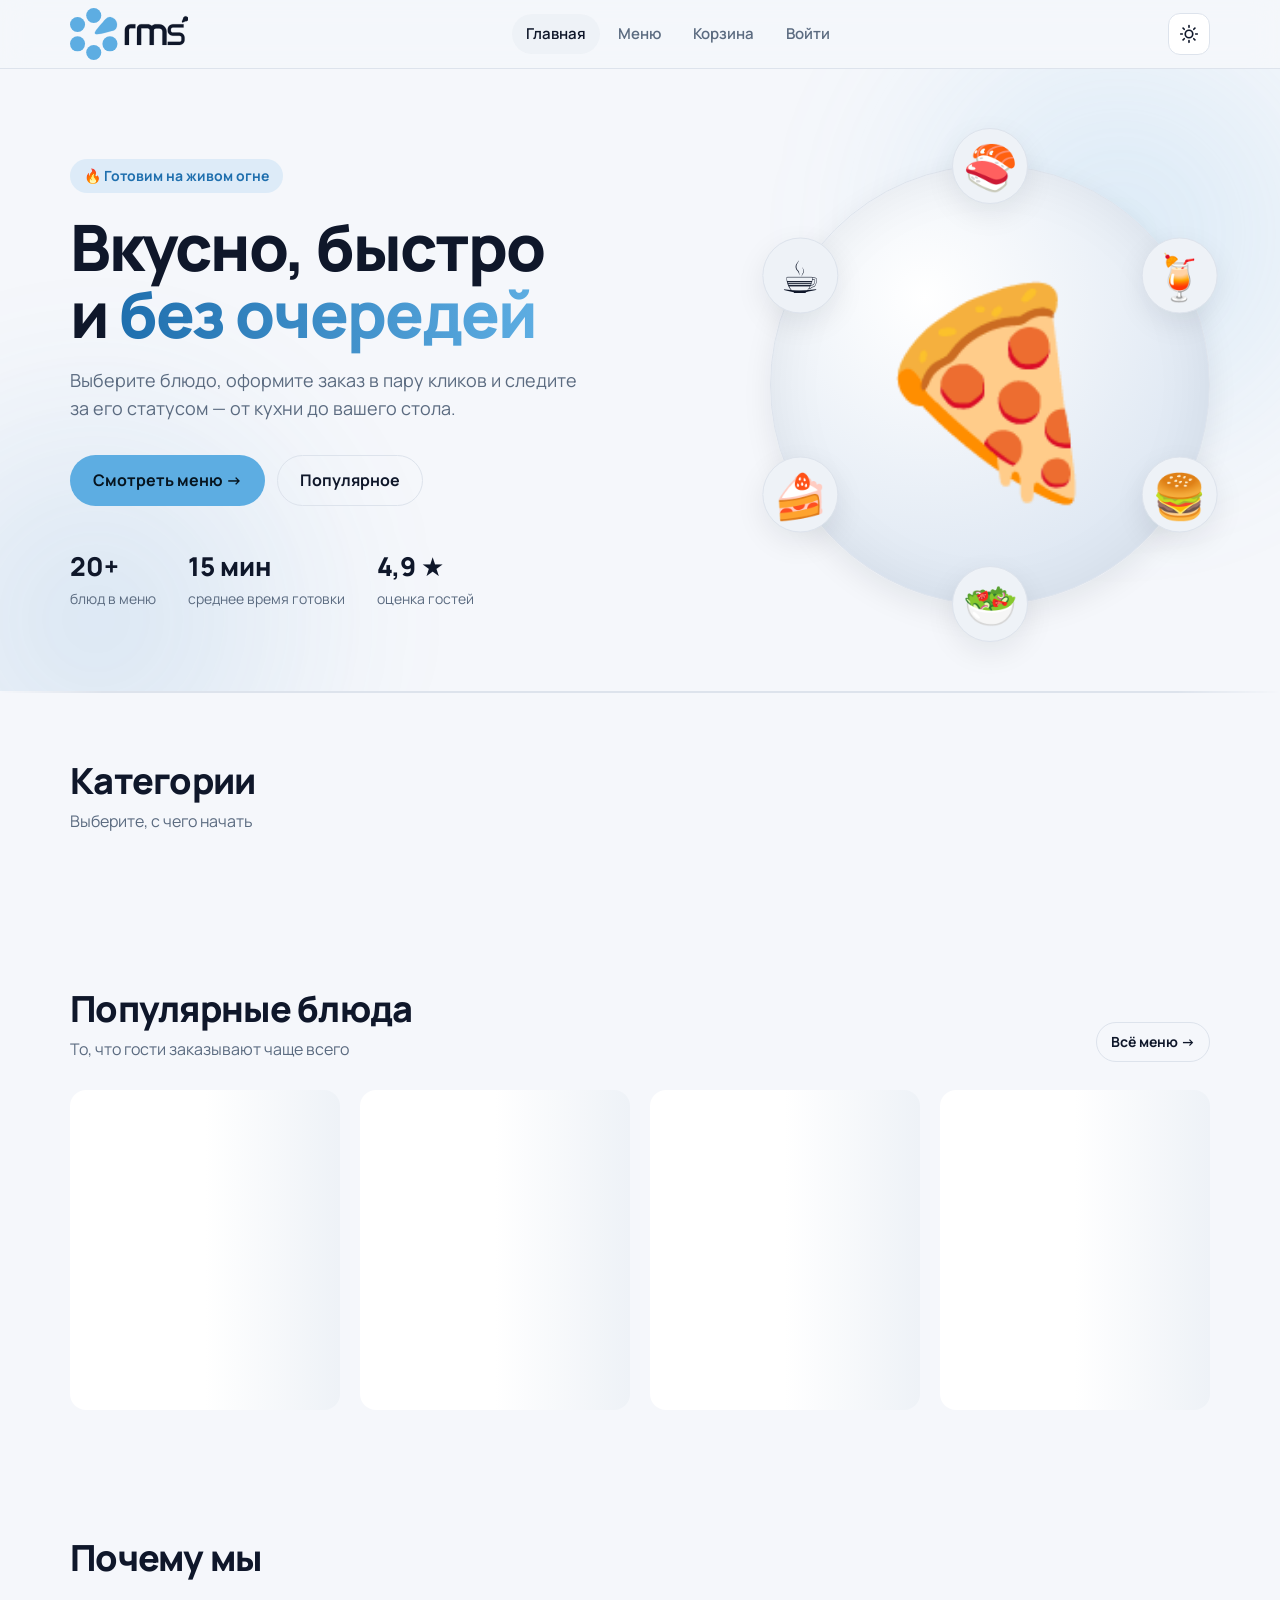
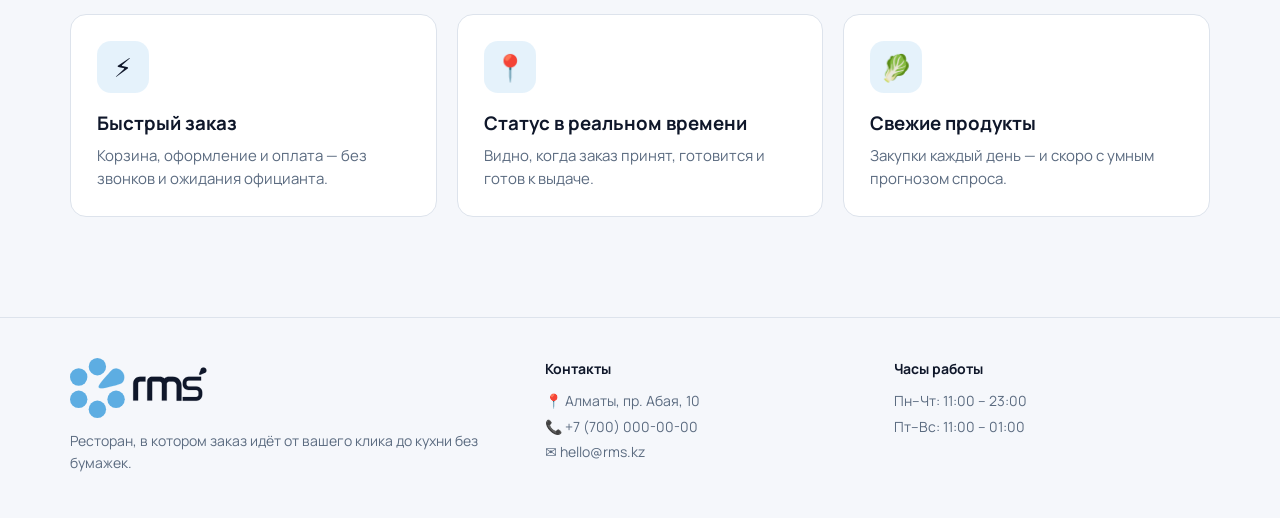
==== frontend/index.html @ 0b046362 "Make Gin mode configurable via .env and add space after logo icon GIN_MODE from .env is now applied " ====
<!DOCTYPE html>
<html lang="ru">
<head>
  <meta charset="UTF-8">
  <meta name="viewport" content="width=device-width, initial-scale=1.0">
  <title>RMS — ресторан</title>
  <link rel="icon" href="img/favicon.svg" type="image/svg+xml">
  <link rel="preconnect" href="https://fonts.googleapis.com">
  <link href="https://fonts.googleapis.com/css2?family=Manrope:wght@400;600;700;800&display=swap" rel="stylesheet">
  <script>try{var t=localStorage.getItem("rm_theme");if(t==="light"||t==="dark")document.documentElement.dataset.theme=t}catch(e){}</script>
  <link rel="stylesheet" href="css/style.css?v=20260923-logo7">
</head>
<body>
  <header id="site-header"></header>

  <main>
    <section class="hero">
      <div class="aurora" aria-hidden="true"></div>
      <div class="container hero-inner">
        <div>
          <span class="eyebrow">🔥 Готовим на живом огне</span>
          <h1>Вкусно, быстро<br>и <span class="accent">без очередей</span></h1>
          <p class="lead">Выберите блюдо, оформите заказ в пару кликов и следите за его статусом — от кухни до вашего стола.</p>
          <div class="hero-actions">
            <a href="menu.html" class="btn">Смотреть меню →</a>
            <a href="#popular" class="btn btn-ghost">Популярное</a>
          </div>
          <div class="hero-stats" data-reveal>
            <div><strong data-count="20" data-suffix="+">0</strong><span>блюд в меню</span></div>
            <div><strong data-count="15" data-suffix=" мин">0</strong><span>среднее время готовки</span></div>
            <div><strong data-count="4.9" data-suffix=" ★">0</strong><span>оценка гостей</span></div>
          </div>
        </div>
        <div class="hero-plate" aria-hidden="true">
          🍕
          <!-- Шесть блюд по кругу — как шесть точек логотипа RMS -->
          <div class="orbit-ring">
            <span class="orbit" style="--a:0deg"><span>🍣</span></span>
            <span class="orbit" style="--a:60deg"><span>🍹</span></span>
            <span class="orbit" style="--a:120deg"><span>🍔</span></span>
            <span class="orbit" style="--a:180deg"><span>🥗</span></span>
            <span class="orbit" style="--a:240deg"><span>🍰</span></span>
            <span class="orbit" style="--a:300deg"><span>☕</span></span>
          </div>
        </div>
      </div>
    </section>

    <div class="marquee" aria-hidden="true"><div class="marquee-track" id="marquee"></div></div>

    <section class="section" data-reveal>
      <div class="container">
        <div class="section-head">
          <div>
            <h2>Категории</h2>
            <p>Выберите, с чего начать</p>
          </div>
        </div>
        <div class="category-grid" id="categories"></div>
      </div>
    </section>

    <section class="section" id="popular" data-reveal>
      <div class="container">
        <div class="section-head">
          <div>
            <h2>Популярные блюда</h2>
            <p>То, что гости заказывают чаще всего</p>
          </div>
          <a href="menu.html" class="btn btn-ghost btn-sm">Всё меню →</a>
        </div>
        <div class="dish-grid" id="popular-dishes">
          <div class="skeleton"></div><div class="skeleton"></div><div class="skeleton"></div><div class="skeleton"></div>
        </div>
      </div>
    </section>

    <section class="section" id="telegram-promo" hidden>
      <div class="container">
        <div class="tg-promo" data-reveal>
          <div class="tg-promo-icon" aria-hidden="true">✈️</div>
          <div class="tg-promo-text">
            <h2>Следите за заказом в Telegram</h2>
            <p>«Готовится», «Готов — можно забирать» — бот напишет сам. А ещё там меню и история заказов.</p>
          </div>
          <div class="tg-promo-actions">
            <a class="btn" id="tg-promo-open" target="_blank" rel="noopener">Открыть @бота</a>
            <a class="btn btn-ghost" href="profile.html">Подключить уведомления</a>
          </div>
        </div>
      </div>
    </section>

    <section class="section" data-reveal>
      <div class="container">
        <div class="section-head"><h2>Почему мы</h2></div>
        <div class="features">
          <div class="feature">
            <div class="icon">⚡</div>
            <h3>Быстрый заказ</h3>
            <p>Корзина, оформление и оплата — без звонков и ожидания официанта.</p>
          </div>
          <div class="feature">
            <div class="icon">📍</div>
            <h3>Статус в реальном времени</h3>
            <p>Видно, когда заказ принят, готовится и готов к выдаче.</p>
          </div>
          <div class="feature">
            <div class="icon">🥬</div>
            <h3>Свежие продукты</h3>
            <p>Закупки каждый день — и скоро с умным прогнозом спроса.</p>
          </div>
        </div>
      </div>
    </section>
  </main>

  <footer id="site-footer"></footer>

  <script src="js/app.js?v=20260923-logo7"></script>
  <script>
    initPage("home");

    // Баннер бота показываем, только если бот запущен на сервере.
    TelegramBot.info().then((bot) => {
      if (!bot) return;
      const open = document.getElementById("tg-promo-open");
      open.href = bot.url;
      open.textContent = "Открыть @" + bot.username;
      document.getElementById("telegram-promo").hidden = false;
      initReveal(); // баннер стал видимым — подключаем к нему анимацию появления
    });

    (async () => {
      const [categories, dishes] = await Promise.all([Data.categories(), Data.dishes()]);

      document.getElementById("categories").innerHTML = categories.map((c) => {
        const count = dishes.filter((d) => d.category_id === c.id).length;
        return `
          <a class="category-tile" href="menu.html?cat=${c.id}">
            <span class="emoji">${CATEGORY_EMOJI[c.name] || "🍽️"}</span>
            <strong>${esc(c.name)}</strong>
            <span>${count} ${plural(count, "блюдо", "блюда", "блюд")}</span>
          </a>`;
      }).join("");

      // Бегущая строка из реального меню; список повторён дважды для бесшовной прокрутки.
      const items = dishes.filter((d) => d.is_available).map((d) =>
        `<span>${dishEmoji(d, categories)} <b>${esc(d.name)}</b> ${money(d.price)}</span>`).join("");
      document.getElementById("marquee").innerHTML = items + items;

      // Настоящее число блюд в меню для счётчика в hero.
      const counter = document.querySelector('[data-count="20"]');
      if (counter) {
        counter.dataset.count = String(dishes.length);
        if (counter.closest(".revealed")) countUp(counter); // счётчик уже успел запуститься
      }

      // «Популярные» — пока просто первые доступные блюда.
      // Позже здесь будет выборка из аналитики заказов (Big Data-модуль).
      const popular = dishes.filter((d) => d.is_available).slice(0, 4);
      document.getElementById("popular-dishes").innerHTML =
        popular.map((d, i) => UI.dishCard(d, categories, i)).join("");
    })();
  </script>
</body>
</html>
---- frontend/css/style.css ----
/* =========================================================
   Restaurant Management — общий стиль
   Тёмная тема + голубые акценты (цвет логотипа)
   ========================================================= */

:root {
  /* Палитра под логотип RMS: холодный тёмный фон + голубой акцент */
  --bg: #0b0f14;
  --bg-rgb: 11, 15, 20;
  --surface: #121821;
  --surface-2: #19212c;
  --surface-3: #232d3a;
  --border: #26303d;
  --text: #f1f5f9;
  --muted: #94a3b8;

  --accent: #5dade2;          /* цвет значка из логотипа */
  --accent-rgb: 93, 173, 226; /* тот же цвет для rgba() */
  --accent-hover: #7cc0ec;
  --accent-deep: #2f7fc1;     /* второй цвет для градиентов */
  --accent-soft: rgba(var(--accent-rgb), 0.12);
  --on-accent: #06141f;       /* текст на акцентном фоне */
  --accent-text: #5dade2;     /* акцент, когда он — цвет текста */
  --plate-hi: #223042;
  --plate-lo: #0f151d;
  --plate-inset: rgba(0, 0, 0, 0.6);
  --code-bg: rgba(0, 0, 0, 0.3);
  --glow: rgba(93, 173, 226, 0.18);
  color-scheme: dark;

  /* Графики: тот же голубой, но темнее — проходит проверку контраста на тёмном фоне */
  --chart-1: #3f95d2;
  --chart-grid: #1f2833;
  --chart-axis: #34404f;

  --danger: #f05252;
  --success: #34d399;
  --warning: #fbbf24;
  --info: #a78bfa;

  --radius: 16px;
  --radius-sm: 10px;
  --shadow: 0 10px 30px rgba(0, 0, 0, 0.4);
  --container: 1180px;
  --ease: cubic-bezier(0.2, 0.7, 0.2, 1);
}

/* Светлая тема: включается переключателем (data-theme="light")
   или по настройке системы, если пользователь ничего не выбирал. */
:root[data-theme="light"] {
  color-scheme: light;
  --bg: #f5f7fb;
  --bg-rgb: 245, 247, 251;
  --surface: #ffffff;
  --surface-2: #eef2f7;
  --surface-3: #e2e8f0;
  --border: #dde3ec;
  --text: #0f172a;
  --muted: #5b6b80;
  --accent-text: #1f6fae;     /* тёмнее: голубой #5dade2 на белом нечитаем как текст */
  --accent-soft: rgba(var(--accent-rgb), 0.16);
  --danger: #dc2626;
  --success: #047857;
  --warning: #b45309;
  --info: #7c3aed;
  --shadow: 0 10px 30px rgba(15, 23, 42, 0.08);
  --chart-grid: #e6ebf2;
  --chart-axis: #cbd5e1;
  --plate-hi: #ffffff;
  --plate-lo: #dfe8f3;
  --plate-inset: rgba(15, 23, 42, 0.06);
  --code-bg: rgba(15, 23, 42, 0.06);
  --glow: rgba(47, 134, 199, 0.14);
}
@media (prefers-color-scheme: light) {
  :root:not([data-theme="dark"]) {
  color-scheme: light;
  --bg: #f5f7fb;
  --bg-rgb: 245, 247, 251;
  --surface: #ffffff;
  --surface-2: #eef2f7;
  --surface-3: #e2e8f0;
  --border: #dde3ec;
  --text: #0f172a;
  --muted: #5b6b80;
  --accent-text: #1f6fae;     /* тёмнее: голубой #5dade2 на белом нечитаем как текст */
  --accent-soft: rgba(var(--accent-rgb), 0.16);
  --danger: #dc2626;
  --success: #047857;
  --warning: #b45309;
  --info: #7c3aed;
  --shadow: 0 10px 30px rgba(15, 23, 42, 0.08);
  --chart-grid: #e6ebf2;
  --chart-axis: #cbd5e1;
  --plate-hi: #ffffff;
  --plate-lo: #dfe8f3;
  --plate-inset: rgba(15, 23, 42, 0.06);
  --code-bg: rgba(15, 23, 42, 0.06);
  --glow: rgba(47, 134, 199, 0.14);
  }
}


* { box-sizing: border-box; margin: 0; padding: 0; }

html { scroll-behavior: smooth; }

body {
  font-family: "Manrope", system-ui, -apple-system, "Segoe UI", sans-serif;
  background: var(--bg);
  color: var(--text);
  line-height: 1.55;
  min-height: 100vh;
  display: flex;
  flex-direction: column;
  -webkit-font-smoothing: antialiased;
}

main { flex: 1; }

a { color: inherit; text-decoration: none; }
img { max-width: 100%; display: block; }
button, input, select, textarea { font: inherit; color: inherit; }

.container {
  width: 100%;
  max-width: var(--container);
  margin: 0 auto;
  padding: 0 20px;
}

.muted { color: var(--muted); }
.accent { color: var(--accent-text); }
.hidden { display: none !important; }

/* ---------- Кнопки ---------- */

.btn {
  display: inline-flex;
  align-items: center;
  justify-content: center;
  gap: 8px;
  padding: 12px 22px;
  border-radius: 999px;
  border: 1px solid transparent;
  background: var(--accent);
  color: var(--on-accent);
  font-weight: 700;
  cursor: pointer;
  transition: background 0.2s, transform 0.15s var(--ease), box-shadow 0.2s;
  white-space: nowrap;
}
.btn:hover { background: var(--accent-hover); box-shadow: 0 6px 20px rgba(var(--accent-rgb), 0.3); }
.btn:active { transform: scale(0.97); }
.btn:disabled { opacity: 0.45; cursor: not-allowed; box-shadow: none; }

.btn-ghost {
  background: transparent;
  color: var(--text);
  border-color: var(--border);
}
.btn-ghost:hover { background: var(--surface-2); box-shadow: none; border-color: var(--surface-3); }

.btn-danger { background: transparent; color: var(--danger); border-color: rgba(240, 82, 82, 0.4); }
.btn-danger:hover { background: rgba(240, 82, 82, 0.12); box-shadow: none; }

.btn-sm { padding: 8px 14px; font-size: 14px; }
.btn-block { width: 100%; }

/* ---------- Шапка ---------- */

.site-header {
  position: sticky;
  top: 0;
  z-index: 50;
  background: rgba(var(--bg-rgb), 0.82);
  backdrop-filter: blur(14px);
  border-bottom: 1px solid var(--border);
}

.header-inner {
  display: flex;
  align-items: center;
  justify-content: space-between;
  height: 68px;
  gap: 16px;
}

.logo {
  display: inline-flex;
  align-items: center;
  color: var(--text);
  transition: opacity 0.2s;
}
.logo:hover { opacity: 0.85; }
.logo svg { height: 52px; width: auto; display: block; }
.logo-lg { margin-bottom: 12px; }
.logo-lg svg { height: 60px; }
.logo-icon { fill: var(--accent); stroke: var(--accent); stroke-width: 0; }
.logo-icon path { stroke-width: 2; }
/* Точки логотипа крутятся как индикатор загрузки: рывками по 60°,
   и капля «перескакивает» на место следующей точки. fill-box + center —
   вращение вокруг центра кольца, а не угла SVG. */
.logo-spin {
  transform-box: fill-box;
  transform-origin: center;
  animation: logo-spin 1.8s steps(6) infinite;
}
.logo:hover .logo-spin { animation-duration: 0.9s; }
@keyframes logo-spin { to { rotate: 360deg; } }

.nav { display: flex; align-items: center; gap: 4px; }

.nav a {
  padding: 8px 14px;
  border-radius: 999px;
  color: var(--muted);
  font-weight: 600;
  font-size: 15px;
  transition: color 0.2s, background 0.2s;
  position: relative;
}
.nav a:hover { color: var(--text); background: var(--surface-2); }
.nav a.active { color: var(--text); background: var(--surface-2); }

.cart-badge {
  display: inline-grid;
  place-items: center;
  min-width: 20px;
  height: 20px;
  padding: 0 6px;
  margin-left: 4px;
  border-radius: 999px;
  background: var(--accent);
  color: var(--on-accent);
  font-size: 12px;
  font-weight: 800;
}
.cart-badge.bump { animation: bump 0.4s var(--ease); }

.burger {
  display: none;
  width: 42px;
  height: 42px;
  border-radius: 12px;
  border: 1px solid var(--border);
  background: var(--surface);
  cursor: pointer;
  font-size: 20px;
}

/* ---------- Hero ---------- */

.hero {
  position: relative;
  overflow: hidden;
  padding: 90px 0 80px;
}
.hero::before {
  content: "";
  position: absolute;
  inset: -40% -10% auto auto;
  width: 700px;
  height: 700px;
  background: radial-gradient(circle, rgba(var(--accent-rgb), 0.2), transparent 65%);
  pointer-events: none;
}
.hero-inner {
  position: relative;
  display: grid;
  grid-template-columns: 1.1fr 0.9fr;
  gap: 40px;
  align-items: center;
}
.eyebrow {
  display: inline-flex;
  align-items: center;
  gap: 8px;
  padding: 6px 14px;
  border-radius: 999px;
  background: var(--accent-soft);
  color: var(--accent-text);
  font-weight: 700;
  font-size: 14px;
  margin-bottom: 20px;
}
.hero h1 {
  font-size: clamp(36px, 6vw, 64px);
  line-height: 1.05;
  letter-spacing: -0.03em;
  font-weight: 800;
  margin-bottom: 20px;
}
.hero p.lead {
  font-size: 18px;
  color: var(--muted);
  max-width: 520px;
  margin-bottom: 32px;
}
.hero-actions { display: flex; gap: 12px; flex-wrap: wrap; }

.hero-plate {
  position: relative;
  aspect-ratio: 1;
  max-width: 440px;
  margin-left: auto;
  border-radius: 50%;
  background: radial-gradient(circle at 35% 30%, var(--plate-hi), var(--plate-lo) 70%);
  border: 1px solid var(--border);
  display: grid;
  place-items: center;
  font-size: clamp(120px, 18vw, 200px);
  box-shadow: var(--shadow), inset 0 0 60px var(--plate-inset);
  animation: float 6s ease-in-out infinite;
}
.hero-plate .orbit {
  position: absolute;
  font-size: 44px;
  width: 76px;
  height: 76px;
  display: grid;
  place-items: center;
  border-radius: 50%;
  background: var(--surface-2);
  border: 1px solid var(--border);
  box-shadow: var(--shadow);
}
.hero-plate .o1 { top: 4%; left: 2%; }
.hero-plate .o2 { bottom: 8%; left: -4%; }
.hero-plate .o3 { top: 14%; right: -4%; }

.hero-stats { display: flex; gap: 32px; margin-top: 40px; flex-wrap: wrap; }
.hero-stats strong { display: block; font-size: 26px; font-weight: 800; }
.hero-stats span { color: var(--muted); font-size: 14px; }

/* ---------- Секции ---------- */

.section { padding: 60px 0; }
.section-head {
  display: flex;
  align-items: end;
  justify-content: space-between;
  gap: 16px;
  margin-bottom: 28px;
  flex-wrap: wrap;
}
.section-head h2 { font-size: clamp(26px, 3.5vw, 36px); letter-spacing: -0.02em; font-weight: 800; }
.section-head p { color: var(--muted); }

.page-title { padding: 48px 0 8px; }
.page-title h1 { font-size: clamp(30px, 4.5vw, 44px); letter-spacing: -0.02em; font-weight: 800; }
.page-title p { color: var(--muted); margin-top: 6px; }

/* ---------- Категории ---------- */

.category-grid {
  display: grid;
  grid-template-columns: repeat(auto-fill, minmax(170px, 1fr));
  gap: 16px;
}
.category-tile {
  padding: 24px 20px;
  border-radius: var(--radius);
  background: var(--surface);
  border: 1px solid var(--border);
  display: flex;
  flex-direction: column;
  gap: 12px;
  transition: transform 0.25s var(--ease), border-color 0.25s, background 0.25s;
}
.category-tile:hover { transform: translateY(-4px); border-color: var(--accent); background: var(--surface-2); }
.category-tile .emoji { font-size: 40px; }
.category-tile strong { font-size: 17px; }
.category-tile span { color: var(--muted); font-size: 14px; }

.chips { display: flex; gap: 8px; flex-wrap: wrap; }
.chip {
  padding: 9px 18px;
  border-radius: 999px;
  border: 1px solid var(--border);
  background: var(--surface);
  color: var(--muted);
  font-weight: 600;
  cursor: pointer;
  transition: all 0.2s;
}
.chip:hover { color: var(--text); border-color: var(--surface-3); }
.chip.active { background: var(--accent); border-color: var(--accent); color: var(--on-accent); }

/* ---------- Карточки блюд ---------- */

.dish-grid {
  display: grid;
  grid-template-columns: repeat(auto-fill, minmax(250px, 1fr));
  gap: 20px;
}

.dish-card {
  display: flex;
  flex-direction: column;
  border-radius: var(--radius);
  background: var(--surface);
  border: 1px solid var(--border);
  overflow: hidden;
  transition: transform 0.25s var(--ease), box-shadow 0.25s, border-color 0.25s;
  animation: rise 0.5s var(--ease) both;
}
.dish-card:hover {
  transform: translateY(-6px);
  box-shadow: var(--shadow);
  border-color: var(--surface-3);
}

.dish-media {
  position: relative;
  aspect-ratio: 4 / 3;
  display: grid;
  place-items: center;
  font-size: 84px;
  background:
    radial-gradient(circle at 50% 60%, rgba(var(--accent-rgb), 0.16), transparent 60%),
    var(--surface-2);
  overflow: hidden;
}
.dish-media .emoji { transition: transform 0.4s var(--ease); }
.dish-card:hover .dish-media .emoji { transform: scale(1.12) rotate(-6deg); }
.dish-media img { width: 100%; height: 100%; object-fit: cover; }

.tag {
  position: absolute;
  top: 12px;
  left: 12px;
  padding: 4px 10px;
  border-radius: 999px;
  font-size: 12px;
  font-weight: 700;
  background: rgba(var(--bg-rgb), 0.8);
  border: 1px solid var(--border);
}
.tag.off { color: var(--danger); }

.dish-body {
  padding: 18px 18px 20px;
  display: flex;
  flex-direction: column;
  gap: 8px;
  flex: 1;
}
.dish-body .cat { font-size: 13px; color: var(--accent-text); font-weight: 700; }
.dish-body h3 { font-size: 18px; font-weight: 700; }
.dish-body h3 a:hover { color: var(--accent-text); }
.dish-body p {
  color: var(--muted);
  font-size: 14px;
  display: -webkit-box;
  -webkit-line-clamp: 2;
  -webkit-box-orient: vertical;
  overflow: hidden;
}
.dish-foot {
  display: flex;
  align-items: center;
  justify-content: space-between;
  margin-top: auto;
  padding-top: 10px;
  gap: 10px;
}
.price { font-size: 20px; font-weight: 800; }

/* ---------- Меню ---------- */

.toolbar {
  display: flex;
  gap: 16px;
  align-items: center;
  justify-content: space-between;
  flex-wrap: wrap;
  margin: 24px 0 28px;
}
.search {
  position: relative;
  flex: 0 1 300px;
}
.search input { padding-left: 40px; }
.search::before {
  content: "🔍";
  position: absolute;
  left: 14px;
  top: 50%;
  transform: translateY(-50%);
  font-size: 14px;
  opacity: 0.6;
}

/* ---------- Формы ---------- */

.field { display: flex; flex-direction: column; gap: 6px; margin-bottom: 16px; }
.field label { font-size: 14px; font-weight: 600; color: var(--muted); }

.input {
  width: 100%;
  padding: 12px 16px;
  border-radius: var(--radius-sm);
  border: 1px solid var(--border);
  background: var(--surface-2);
  outline: none;
  transition: border-color 0.2s, box-shadow 0.2s;
}
.input:focus { border-color: var(--accent); box-shadow: 0 0 0 3px var(--accent-soft); }

.form-error {
  color: var(--danger);
  font-size: 14px;
  min-height: 20px;
  margin-bottom: 8px;
}

/* ---------- Авторизация ---------- */

.auth-wrap {
  display: grid;
  place-items: center;
  padding: 60px 20px;
}
.auth-card {
  width: 100%;
  max-width: 420px;
  padding: 32px;
  border-radius: 22px;
  background: var(--surface);
  border: 1px solid var(--border);
  box-shadow: var(--shadow);
  animation: rise 0.5s var(--ease) both;
}
.auth-card h1 { font-size: 28px; margin-bottom: 4px; }
.auth-card > p { color: var(--muted); margin-bottom: 24px; }

.tabs {
  display: grid;
  grid-template-columns: 1fr 1fr;
  padding: 4px;
  border-radius: 999px;
  background: var(--surface-2);
  margin-bottom: 24px;
}
.tabs button {
  padding: 10px;
  border: 0;
  border-radius: 999px;
  background: transparent;
  color: var(--muted);
  font-weight: 700;
  cursor: pointer;
  transition: all 0.2s;
}
.tabs button.active { background: var(--accent); color: var(--on-accent); }

/* ---------- Страница блюда ---------- */

.dish-page {
  display: grid;
  grid-template-columns: 1fr 1fr;
  gap: 48px;
  padding: 40px 0 60px;
  align-items: center;
}
.dish-page .dish-media {
  border-radius: 28px;
  font-size: clamp(120px, 20vw, 220px);
  aspect-ratio: 1;
  border: 1px solid var(--border);
}
.dish-info .cat { color: var(--accent-text); font-weight: 700; margin-bottom: 8px; }
.dish-info h1 { font-size: clamp(32px, 5vw, 52px); letter-spacing: -0.02em; line-height: 1.1; margin-bottom: 16px; }
.dish-info .desc { color: var(--muted); font-size: 17px; margin-bottom: 28px; }
.dish-info .price { font-size: 34px; display: block; margin-bottom: 24px; }
.buy-row { display: flex; gap: 14px; align-items: center; flex-wrap: wrap; }
.back-link { display: inline-block; margin-top: 28px; color: var(--muted); }
.back-link:hover { color: var(--accent-text); }

.qty {
  display: inline-flex;
  align-items: center;
  border: 1px solid var(--border);
  border-radius: 999px;
  background: var(--surface-2);
}
.qty button {
  width: 38px;
  height: 38px;
  border: 0;
  background: transparent;
  cursor: pointer;
  font-size: 18px;
  font-weight: 700;
  border-radius: 50%;
  transition: background 0.2s, color 0.2s;
}
.qty button:hover { background: var(--surface-3); color: var(--accent-text); }
.qty span { min-width: 30px; text-align: center; font-weight: 700; }

/* ---------- Корзина ---------- */

.cart-layout {
  display: grid;
  grid-template-columns: 1fr 340px;
  gap: 28px;
  align-items: start;
  padding: 24px 0 60px;
}
.cart-list { display: flex; flex-direction: column; gap: 12px; }
.cart-row {
  display: grid;
  grid-template-columns: 64px 1fr auto auto auto;
  align-items: center;
  gap: 18px;
  padding: 14px 18px;
  border-radius: var(--radius);
  background: var(--surface);
  border: 1px solid var(--border);
  animation: rise 0.35s var(--ease) both;
}
.cart-row .thumb {
  width: 64px;
  height: 64px;
  border-radius: 14px;
  background: var(--surface-2);
  display: grid;
  place-items: center;
  font-size: 34px;
}
.cart-row .name { font-weight: 700; }
.cart-row .unit { color: var(--muted); font-size: 14px; }
.cart-row .sum { font-weight: 800; min-width: 90px; text-align: right; }
.icon-btn {
  width: 36px;
  height: 36px;
  border-radius: 50%;
  border: 1px solid var(--border);
  background: transparent;
  cursor: pointer;
  color: var(--muted);
  transition: all 0.2s;
}
.icon-btn:hover { color: var(--danger); border-color: var(--danger); }

.summary {
  position: sticky;
  top: 90px;
  padding: 24px;
  border-radius: var(--radius);
  background: var(--surface);
  border: 1px solid var(--border);
}
.summary h3 { margin-bottom: 16px; }
.summary-line { display: flex; justify-content: space-between; color: var(--muted); margin-bottom: 10px; }
.summary-total {
  display: flex;
  justify-content: space-between;
  font-size: 22px;
  font-weight: 800;
  border-top: 1px solid var(--border);
  padding-top: 16px;
  margin: 16px 0 20px;
}

/* ---------- Пустые состояния / заметки ---------- */

.empty {
  text-align: center;
  padding: 60px 20px;
  border-radius: var(--radius);
  border: 1px dashed var(--border);
  color: var(--muted);
}
.empty .big { font-size: 56px; margin-bottom: 12px; }
.empty h3 { color: var(--text); margin-bottom: 6px; }
.empty .btn { margin-top: 20px; }

.note {
  display: flex;
  gap: 12px;
  align-items: flex-start;
  padding: 14px 18px;
  border-radius: var(--radius-sm);
  background: var(--accent-soft);
  border: 1px solid rgba(var(--accent-rgb), 0.3);
  color: var(--text);
  font-size: 14px;
  margin-bottom: 24px;
}
.note code {
  background: var(--code-bg);
  padding: 1px 6px;
  border-radius: 6px;
  font-size: 13px;
}

/* ---------- Профиль / заказы ---------- */

.profile-head {
  display: flex;
  align-items: center;
  gap: 20px;
  padding: 28px;
  border-radius: var(--radius);
  background: var(--surface);
  border: 1px solid var(--border);
  margin: 24px 0 32px;
  flex-wrap: wrap;
}
.avatar {
  width: 72px;
  height: 72px;
  border-radius: 50%;
  display: grid;
  place-items: center;
  font-size: 28px;
  font-weight: 800;
  background: linear-gradient(135deg, var(--accent), var(--accent-deep));
  color: var(--on-accent);
}
.profile-head .who { flex: 1; min-width: 180px; }
.profile-head h2 { font-size: 24px; }

.role-badge {
  display: inline-block;
  padding: 3px 10px;
  border-radius: 999px;
  font-size: 12px;
  font-weight: 700;
  text-transform: uppercase;
  letter-spacing: 0.04em;
  background: var(--surface-3);
  color: var(--muted);
  margin-top: 6px;
}
.role-badge.admin { background: var(--accent-soft); color: var(--accent-text); }

.order-card {
  padding: 20px 22px;
  border-radius: var(--radius);
  background: var(--surface);
  border: 1px solid var(--border);
  margin-bottom: 14px;
}
.order-top { display: flex; justify-content: space-between; gap: 12px; flex-wrap: wrap; margin-bottom: 10px; }
.order-top strong { font-size: 18px; }
.order-items { color: var(--muted); font-size: 14px; margin-bottom: 16px; }

.status {
  display: inline-flex;
  align-items: center;
  gap: 6px;
  padding: 4px 12px;
  border-radius: 999px;
  font-size: 13px;
  font-weight: 700;
  background: var(--surface-3);
}
.status::before { content: ""; width: 7px; height: 7px; border-radius: 50%; background: currentColor; }
.status.pending { color: var(--warning); }
.status.confirmed { color: var(--info); }
.status.preparing { color: var(--accent-text); }
.status.ready { color: var(--success); }
.status.completed { color: var(--muted); }
.status.cancelled { color: var(--danger); }

.timeline { display: flex; gap: 6px; }
.timeline div {
  flex: 1;
  height: 6px;
  border-radius: 999px;
  background: var(--surface-3);
}
.timeline div.done { background: var(--accent); }
.timeline-labels {
  display: flex;
  justify-content: space-between;
  font-size: 12px;
  color: var(--muted);
  margin-top: 6px;
}

/* ---------- Админка ---------- */

.admin-layout {
  display: grid;
  grid-template-columns: 230px 1fr;
  gap: 28px;
  padding: 32px 0 60px;
  align-items: start;
}
.admin-side {
  position: sticky;
  top: 90px;
  padding: 12px;
  border-radius: var(--radius);
  background: var(--surface);
  border: 1px solid var(--border);
}
.admin-side .side-title {
  font-size: 12px;
  font-weight: 800;
  letter-spacing: 0.08em;
  color: var(--muted);
  padding: 8px 12px 12px;
}
.admin-side a {
  display: flex;
  align-items: center;
  gap: 10px;
  padding: 10px 12px;
  border-radius: 10px;
  color: var(--muted);
  font-weight: 600;
  transition: all 0.2s;
}
.admin-side a:hover { background: var(--surface-2); color: var(--text); }
.admin-side a.active { background: var(--accent-soft); color: var(--accent-text); }

/* min-width: 0 — иначе широкая таблица растягивает колонку grid шире экрана */
.admin-main { min-width: 0; }
.admin-main h2 { font-size: 26px; margin-bottom: 20px; }

.stats {
  display: grid;
  grid-template-columns: repeat(auto-fit, minmax(190px, 1fr));
  gap: 16px;
  margin-bottom: 28px;
}
.stat {
  padding: 20px;
  border-radius: var(--radius);
  background: var(--surface);
  border: 1px solid var(--border);
}
.stat span { color: var(--muted); font-size: 14px; }
.stat strong { display: block; font-size: clamp(22px, 2.4vw, 30px); font-weight: 800; margin-top: 4px; white-space: nowrap; }
.stat small { color: var(--muted); font-size: 12px; }

.panel {
  padding: 22px;
  border-radius: var(--radius);
  background: var(--surface);
  border: 1px solid var(--border);
  margin-bottom: 20px;
}
.panel h3 { margin-bottom: 14px; }

.inline-form { display: flex; gap: 10px; flex-wrap: wrap; }
.inline-form .input { flex: 1; min-width: 200px; }

.table-wrap { overflow-x: auto; }
table { width: 100%; border-collapse: collapse; }
th, td { padding: 12px 14px; text-align: left; border-bottom: 1px solid var(--border); }
th { font-size: 13px; color: var(--muted); font-weight: 700; text-transform: uppercase; letter-spacing: 0.04em; }
tr:last-child td { border-bottom: 0; }
td .input { padding: 8px 12px; }
td.actions { display: flex; gap: 8px; justify-content: flex-end; }

.flow {
  display: flex;
  align-items: center;
  gap: 8px;
  flex-wrap: wrap;
}
.flow .status { font-size: 14px; padding: 8px 14px; }
.flow .arrow { color: var(--muted); }

/* ---------- Аналитика и графики ---------- */

.filters { display: flex; gap: 8px; align-items: center; flex-wrap: wrap; margin-bottom: 20px; }
.filters .label { color: var(--muted); font-size: 14px; margin-right: 4px; }

.chart { position: relative; width: 100%; }
.chart svg { display: block; max-width: 100%; height: auto; overflow: visible; }
.chart .grid { stroke: var(--chart-grid); stroke-width: 1; }
.chart .axis { stroke: var(--chart-axis); stroke-width: 1; }
.chart .tick { fill: var(--muted); font-size: 11px; font-variant-numeric: tabular-nums; }
.chart .axis-title { fill: var(--muted); font-size: 12px; }
.chart .direct-label { fill: var(--text); font-size: 12px; font-weight: 700; }
.chart .bar { fill: var(--chart-1); transition: opacity 0.15s; }
.chart .bar.active { fill: var(--accent-hover); }
.chart .hit { fill: transparent; cursor: crosshair; outline: none; }
.chart .cell { outline: none; transition: stroke 0.15s; }
.chart .cell.active, .chart .cell:focus { stroke: var(--text); stroke-width: 1.5; }
.chart .threshold { stroke: var(--chart-axis); stroke-width: 1; }
.chart .quadrant-label { fill: var(--muted); font-size: 12px; font-weight: 700; }
.chart .dot { cursor: pointer; outline: none; }
.chart .dot .hit { fill: transparent; }
.chart .dot-mark { fill: var(--chart-1); stroke: var(--surface); stroke-width: 2; transition: r 0.15s; }
.chart .dot.active .dot-mark, .chart .dot:focus .dot-mark { r: 7; fill: var(--accent-hover); }
.chart .dot-label { fill: var(--text); font-size: 11.5px; pointer-events: none; }

.chart .fc-actual { fill: none; stroke: var(--chart-1); stroke-width: 2; stroke-linejoin: round; stroke-linecap: round; }
.chart .fc-line { fill: none; stroke: var(--chart-1); stroke-width: 2; stroke-dasharray: 5 4; stroke-linejoin: round; stroke-linecap: round; }
.chart .fc-band { fill: var(--chart-1); opacity: 0.12; }
.chart .crosshair { stroke: var(--muted); stroke-width: 1; }

.chart-legend { display: flex; gap: 18px; flex-wrap: wrap; margin-top: 10px; font-size: 13px; color: var(--muted); }
.chart-legend > span { display: inline-flex; align-items: center; gap: 8px; }
.chart-legend i { display: inline-block; width: 18px; height: 0; border-top: 2px solid var(--chart-1); }
.chart-legend i.key-forecast { border-top-style: dashed; }
.chart-legend i.key-band { height: 10px; border: 0; border-radius: 3px; background: var(--chart-1); opacity: 0.25; }

.chart-tip {
  position: absolute;
  z-index: 5;
  pointer-events: none;
  min-width: 140px;
  padding: 10px 12px;
  border-radius: 10px;
  background: var(--surface-3);
  border: 1px solid var(--border);
  box-shadow: var(--shadow);
  font-size: 13px;
}
.chart-tip-title { color: var(--muted); margin-bottom: 4px; }
.chart-tip-row { display: flex; gap: 8px; align-items: baseline; }
.chart-tip-row strong { font-size: 15px; }
.chart-tip-row span { color: var(--muted); }

.heat-legend { display: flex; align-items: center; gap: 10px; margin-top: 10px; font-size: 12px; color: var(--muted); }
.heat-legend-bar { width: 160px; height: 8px; border-radius: 999px; }

.stat .delta { display: inline-flex; align-items: center; gap: 4px; font-size: 13px; font-weight: 700; margin-top: 6px; }
.stat .delta.up { color: var(--success); }
.stat .delta.down { color: var(--danger); }
.stat .delta.flat { color: var(--muted); }

.grid-2 { display: grid; grid-template-columns: repeat(auto-fit, minmax(min(100%, 420px), 1fr)); gap: 20px; }
.grid-2 > * { min-width: 0; }

.recs { display: flex; flex-direction: column; gap: 10px; }
.rec {
  display: grid;
  grid-template-columns: 40px 1fr;
  gap: 14px;
  padding: 14px 16px;
  border-radius: var(--radius-sm);
  background: var(--surface-2);
  border: 1px solid var(--border);
  animation: rise 0.4s var(--ease) both;
}
.rec .rec-icon {
  width: 40px;
  height: 40px;
  border-radius: 12px;
  display: grid;
  place-items: center;
  font-size: 20px;
  background: var(--accent-soft);
}
.rec h4 { font-size: 15px; margin-bottom: 2px; }
.rec p { color: var(--muted); font-size: 14px; }
.rec .rec-type { font-size: 11px; font-weight: 800; letter-spacing: 0.06em; text-transform: uppercase; color: var(--accent-text); }

.class-badge {
  display: inline-flex;
  gap: 6px;
  align-items: center;
  padding: 3px 10px;
  border-radius: 999px;
  background: var(--surface-3);
  font-size: 13px;
  font-weight: 700;
  white-space: nowrap;
}
.advice { color: var(--muted); font-size: 13px; min-width: 260px; max-width: 420px; }

.meter { position: relative; height: 6px; border-radius: 999px; background: var(--surface-3); min-width: 80px; }
.meter > div { position: absolute; inset: 0 auto 0 0; border-radius: 999px; background: var(--chart-1); }

.num { text-align: right; font-variant-numeric: tabular-nums; white-space: nowrap; }

/* ---------- Очередь заказов для персонала ---------- */

.board { display: grid; grid-template-columns: repeat(auto-fill, minmax(260px, 1fr)); gap: 14px; }
.ticket {
  padding: 16px;
  border-radius: var(--radius);
  background: var(--surface);
  border: 1px solid var(--border);
  display: flex;
  flex-direction: column;
  gap: 10px;
  animation: rise 0.3s var(--ease) both;
}
.ticket-head { display: flex; justify-content: space-between; align-items: center; gap: 8px; }
.ticket-head strong { font-size: 18px; }
.ticket ul { list-style: none; font-size: 14px; }
.ticket li { display: flex; justify-content: space-between; padding: 3px 0; border-bottom: 1px dashed var(--border); }
.ticket li:last-child { border-bottom: 0; }
.ticket .meta { color: var(--muted); font-size: 13px; display: flex; justify-content: space-between; }
.ticket .actions { display: flex; gap: 8px; flex-wrap: wrap; }

/* ---------- Склад ---------- */

.stock-badge { display: inline-flex; align-items: center; gap: 6px; font-size: 13px; font-weight: 700; white-space: nowrap; }
.stock-badge.critical { color: var(--danger); }
.stock-badge.low { color: var(--warning); }
.stock-badge.ok { color: var(--success); }
.stock-badge.unused { color: var(--muted); }
.stock-input { width: 110px; padding: 6px 10px; text-align: right; }
.warn { color: var(--warning); font-size: 12px; }
.lp-formula {
  font-family: ui-monospace, "SF Mono", Menlo, monospace;
  font-size: 13px;
  line-height: 1.8;
  padding: 14px 16px;
  border-radius: var(--radius-sm);
  background: var(--surface-2);
  border: 1px solid var(--border);
  overflow-x: auto;
  white-space: pre;
}

/* ---------- ИИ-ассистент ---------- */

.chat {
  display: flex;
  flex-direction: column;
  height: min(70vh, 720px);
  border-radius: var(--radius);
  background: var(--surface);
  border: 1px solid var(--border);
  overflow: hidden;
}
.chat-log { flex: 1; overflow-y: auto; padding: 20px; display: flex; flex-direction: column; gap: 14px; }
.msg { max-width: 82%; padding: 12px 16px; border-radius: 16px; line-height: 1.6; animation: rise 0.25s var(--ease) both; }
.msg.user { align-self: flex-end; background: var(--accent); color: var(--on-accent); border-bottom-right-radius: 4px; white-space: pre-wrap; }
.msg.bot { align-self: flex-start; background: var(--surface-2); border: 1px solid var(--border); border-bottom-left-radius: 4px; }
.msg.bot p { margin: 0 0 8px; }
.msg.bot p:last-child, .msg.bot ul:last-child { margin-bottom: 0; }
.msg.bot ul { margin: 0 0 8px 18px; }
.msg.bot li { margin: 2px 0; }
.msg.error { border-color: rgba(240, 82, 82, 0.4); color: var(--danger); }
.msg-sources { display: flex; flex-wrap: wrap; gap: 6px; margin-top: 10px; padding-top: 10px; border-top: 1px solid var(--border); font-size: 12px; color: var(--muted); }
.msg-sources span { padding: 2px 8px; border-radius: 999px; background: var(--surface-3); }
.typing { display: inline-flex; gap: 4px; align-items: center; }
.typing i { width: 7px; height: 7px; border-radius: 50%; background: var(--muted); animation: blink 1.2s infinite; }
.typing i:nth-child(2) { animation-delay: 0.2s; }
.typing i:nth-child(3) { animation-delay: 0.4s; }
@keyframes blink { 0%, 80%, 100% { opacity: 0.25; } 40% { opacity: 1; } }
.chat-empty { margin: auto; text-align: center; max-width: 520px; color: var(--muted); }
.chat-empty .big { font-size: 44px; margin-bottom: 8px; }
.chat-empty h3 { color: var(--text); margin-bottom: 6px; }
.suggestions { display: flex; flex-wrap: wrap; gap: 8px; justify-content: center; margin-top: 18px; }
.suggestions .chip { font-size: 14px; text-align: left; }
.chat-form { display: flex; gap: 10px; padding: 14px; border-top: 1px solid var(--border); background: var(--surface); }
.chat-form textarea { flex: 1; resize: none; min-height: 46px; max-height: 160px; }

/* ---------- Telegram в личном кабинете ---------- */

.tg-card {
  display: flex;
  align-items: center;
  gap: 16px;
  padding: 18px 22px;
  margin: -12px 0 32px;
  border-radius: var(--radius);
  background: linear-gradient(135deg, rgba(var(--accent-rgb), 0.12), transparent 60%), var(--surface);
  border: 1px solid var(--border);
  flex-wrap: wrap;
}
.tg-card.linked { background: var(--surface); }
.tg-icon {
  width: 46px;
  height: 46px;
  border-radius: 14px;
  display: grid;
  place-items: center;
  font-size: 22px;
  background: var(--accent-soft);
  flex-shrink: 0;
}
.tg-text { flex: 1; min-width: 200px; display: flex; flex-direction: column; gap: 2px; }
.tg-text span { color: var(--muted); font-size: 14px; }

/* ---------- Техкарты ---------- */

.recipe-badge { font-size: 13px; font-weight: 700; white-space: nowrap; }
.recipe-badge.ok { color: var(--success); }
.recipe-badge.missing { color: var(--warning); }
a.recipe-badge:hover { text-decoration: underline; }
.recipe-editor { border-color: rgba(var(--accent-rgb), 0.5); box-shadow: 0 0 0 3px var(--accent-soft); }
.recipe-editor select.input { min-width: 240px; }
.recipe-summary {
  display: grid;
  grid-template-columns: repeat(auto-fit, minmax(170px, 1fr));
  gap: 12px;
  padding: 14px 16px;
  border-radius: var(--radius-sm);
  background: var(--surface-2);
}
.recipe-summary > div { display: flex; flex-direction: column; gap: 2px; }
.recipe-summary span { font-size: 13px; }
.recipe-summary strong { font-size: 20px; }

/* ---------- Ссылки на Telegram-бота ---------- */

.tg-link { color: var(--accent-text); font-weight: 700; }
.tg-link:hover { text-decoration: underline; }

.tg-promo {
  display: flex;
  align-items: center;
  gap: 24px;
  padding: 28px 32px;
  border-radius: 22px;
  border: 1px solid rgba(var(--accent-rgb), 0.35);
  background:
    radial-gradient(circle at 12% 50%, rgba(var(--accent-rgb), 0.22), transparent 55%),
    var(--surface);
  flex-wrap: wrap;
}
.tg-promo-icon {
  width: 64px;
  height: 64px;
  border-radius: 18px;
  display: grid;
  place-items: center;
  font-size: 30px;
  background: var(--accent-soft);
  flex-shrink: 0;
  animation: float 5s ease-in-out infinite;
}
.tg-promo-text { flex: 1; min-width: 240px; }
.tg-promo-text h2 { font-size: clamp(22px, 3vw, 28px); letter-spacing: -0.02em; margin-bottom: 6px; }
.tg-promo-text p { color: var(--muted); }
.tg-promo-actions { display: flex; gap: 10px; flex-wrap: wrap; }

/* ---------- Форма блюда ---------- */

.form-grid { display: grid; grid-template-columns: 1fr 1fr; gap: 0 16px; }
.form-grid .full { grid-column: 1 / -1; }
.checkbox { display: flex; align-items: center; gap: 10px; font-weight: 600; cursor: pointer; }
.checkbox input { width: 18px; height: 18px; accent-color: var(--accent); }
select.input { appearance: none; cursor: pointer; }
textarea.input { resize: vertical; min-height: 70px; }

.switch {
  position: relative;
  width: 40px;
  height: 22px;
  border-radius: 999px;
  border: 0;
  background: var(--surface-3);
  cursor: pointer;
  transition: background 0.2s;
}
.switch::after {
  content: "";
  position: absolute;
  top: 3px;
  left: 3px;
  width: 16px;
  height: 16px;
  border-radius: 50%;
  background: var(--muted);
  transition: transform 0.2s var(--ease), background 0.2s;
}
.switch.on { background: var(--accent-soft); }
.switch.on::after { transform: translateX(18px); background: var(--accent); }

/* ---------- Преимущества / футер ---------- */

.features {
  display: grid;
  grid-template-columns: repeat(auto-fit, minmax(240px, 1fr));
  gap: 20px;
}
.feature {
  padding: 26px;
  border-radius: var(--radius);
  background: var(--surface);
  border: 1px solid var(--border);
}
.feature .icon {
  width: 52px;
  height: 52px;
  border-radius: 14px;
  display: grid;
  place-items: center;
  font-size: 26px;
  background: var(--accent-soft);
  margin-bottom: 16px;
}
.feature h3 { margin-bottom: 6px; }
.feature p { color: var(--muted); font-size: 15px; }

.site-footer {
  border-top: 1px solid var(--border);
  padding: 40px 0;
  margin-top: 40px;
  color: var(--muted);
  font-size: 14px;
}
.footer-inner {
  display: grid;
  grid-template-columns: 1.4fr 1fr 1fr;
  gap: 32px;
}
.footer-inner h4 { color: var(--text); margin-bottom: 10px; }
.footer-inner p { margin-bottom: 4px; }

/* ---------- Тосты ---------- */

.toasts {
  position: fixed;
  right: 20px;
  bottom: 20px;
  z-index: 100;
  display: flex;
  flex-direction: column;
  gap: 10px;
}
.toast {
  padding: 14px 18px;
  border-radius: 14px;
  background: var(--surface-2);
  border: 1px solid var(--border);
  border-left: 4px solid var(--accent);
  box-shadow: var(--shadow);
  max-width: 340px;
  font-size: 15px;
  animation: slide-in 0.35s var(--ease) both;
}
.toast.error { border-left-color: var(--danger); }
.toast.success { border-left-color: var(--success); }
.toast.out { animation: slide-out 0.3s var(--ease) forwards; }

/* ---------- Скелетон загрузки ---------- */

.skeleton {
  border-radius: var(--radius);
  background: linear-gradient(90deg, var(--surface) 25%, var(--surface-2) 50%, var(--surface) 75%);
  background-size: 200% 100%;
  animation: shimmer 1.2s infinite;
  height: 320px;
}

/* ---------- Переключатель темы ---------- */

.theme-toggle {
  position: relative;
  width: 42px;
  height: 42px;
  border-radius: 12px;
  border: 1px solid var(--border);
  background: var(--surface);
  color: var(--text);
  cursor: pointer;
  display: grid;
  place-items: center;
  overflow: hidden;
  transition: background 0.2s, border-color 0.2s, transform 0.15s var(--ease);
}
.theme-toggle:hover { background: var(--surface-2); }
.theme-toggle:active { transform: scale(0.94); }
.theme-toggle svg {
  position: absolute;
  width: 20px;
  height: 20px;
  transition: transform 0.5s var(--ease), opacity 0.3s;
}
/* В тёмной теме видна луна, в светлой — солнце; при смене они «перекатываются» */
.theme-toggle .sun { transform: translateY(28px) rotate(-90deg); opacity: 0; }
.theme-toggle .moon { transform: none; opacity: 1; }
:root[data-theme="light"] .theme-toggle .sun { transform: none; opacity: 1; }
:root[data-theme="light"] .theme-toggle .moon { transform: translateY(-28px) rotate(90deg); opacity: 0; }
@media (prefers-color-scheme: light) {
  :root:not([data-theme="dark"]) .theme-toggle .sun { transform: none; opacity: 1; }
  :root:not([data-theme="dark"]) .theme-toggle .moon { transform: translateY(-28px) rotate(90deg); opacity: 0; }
}
.header-actions { display: flex; align-items: center; gap: 8px; }

/* Смена темы: новая тема «раскрывается» кругом от кнопки (View Transitions API) */
::view-transition-old(root),
::view-transition-new(root) { animation: none; mix-blend-mode: normal; }
::view-transition-new(root) { animation: theme-reveal 0.6s var(--ease); }
@keyframes theme-reveal {
  from { clip-path: circle(0 at var(--vt-x, 100%) var(--vt-y, 0)); }
  to { clip-path: circle(var(--vt-r, 150vmax) at var(--vt-x, 100%) var(--vt-y, 0)); }
}
/* Запасной вариант для браузеров без View Transitions — плавная смена цветов */
.theme-fade, .theme-fade * { transition: background-color 0.35s, color 0.35s, border-color 0.35s, fill 0.35s !important; }

/* ---------- Живая главная ---------- */

/* «Аврора»: два размытых пятна медленно плавают за hero */
.aurora { position: absolute; inset: 0; overflow: hidden; pointer-events: none; }
.aurora::before, .aurora::after {
  content: "";
  position: absolute;
  width: 55vmax;
  height: 55vmax;
  border-radius: 50%;
  filter: blur(60px);
  opacity: 0.55;
}
.aurora::before { background: radial-gradient(circle, rgba(var(--accent-rgb), 0.35), transparent 60%); top: -30%; right: -15%; animation: drift-a 18s ease-in-out infinite alternate; }
.aurora::after { background: radial-gradient(circle, rgba(47, 127, 193, 0.28), transparent 60%); bottom: -45%; left: -20%; animation: drift-b 22s ease-in-out infinite alternate; }
@keyframes drift-a { to { transform: translate(-12vmax, 8vmax) scale(1.1); } }
@keyframes drift-b { to { transform: translate(10vmax, -6vmax) scale(0.95); } }
.hero::before { display: none; }

/* Орбита вокруг тарелки — шесть точек, как в логотипе RMS */
.orbit-ring { position: absolute; inset: -6%; animation: orbit 40s linear infinite; }
.orbit-ring .orbit {
  top: 50%;
  left: 50%;
  margin: -38px 0 0 -38px;
  transform: rotate(var(--a)) translateY(calc(-1 * var(--r))) rotate(calc(-1 * var(--a)));
}
.orbit-ring .orbit > span { display: block; animation: orbit 40s linear infinite reverse; } /* эмодзи остаются вертикальными */
/* Радиус орбиты в cqw — процентах от ширины тарелки (в translate проценты
   считались бы от размера самого кружка). */
.hero-plate { width: 100%; container-type: inline-size; --r: 50cqw; }
.hero-plate:hover .orbit-ring, .hero-plate:hover .orbit-ring .orbit > span { animation-play-state: paused; }
@keyframes orbit { to { rotate: 360deg; } }

/* Бегущая строка */
.marquee {
  overflow: hidden;
  border-block: 1px solid var(--border);
  background: var(--surface);
  mask-image: linear-gradient(90deg, transparent, #000 8%, #000 92%, transparent);
}
.marquee-track { display: flex; width: max-content; animation: marquee 40s linear infinite; }
.marquee:hover .marquee-track { animation-play-state: paused; }
.marquee-track span { display: inline-flex; align-items: center; gap: 10px; padding: 16px 28px; font-weight: 700; color: var(--muted); white-space: nowrap; }
.marquee-track span b { color: var(--text); }
@keyframes marquee { to { transform: translateX(-50%); } }

/* Появление секций при прокрутке */
[data-reveal] { opacity: 0; transform: translateY(24px); transition: opacity 0.7s var(--ease), transform 0.7s var(--ease); }
[data-reveal].revealed { opacity: 1; transform: none; }

/* Подсветка карточки, которая следует за курсором */
.dish-card, .category-tile, .feature { position: relative; isolation: isolate; }
.dish-card::after, .category-tile::after, .feature::after {
  content: "";
  position: absolute;
  inset: 0;
  border-radius: inherit;
  background: radial-gradient(260px circle at var(--mx, 50%) var(--my, 50%), var(--glow), transparent 60%);
  opacity: 0;
  transition: opacity 0.3s;
  pointer-events: none;
  z-index: -1;
}
.dish-card:hover::after, .category-tile:hover::after, .feature:hover::after { opacity: 1; }

.hero h1 .accent {
  background: linear-gradient(90deg, var(--accent-text), var(--accent), var(--accent-text));
  background-size: 200% auto;
  -webkit-background-clip: text;
  background-clip: text;
  color: transparent;
  animation: shine 6s linear infinite;
}
@keyframes shine { to { background-position: 200% center; } }

/* ---------- Анимации ---------- */

@keyframes rise { from { opacity: 0; transform: translateY(16px); } to { opacity: 1; transform: none; } }
@keyframes float { 0%, 100% { transform: translateY(0); } 50% { transform: translateY(-12px); } }
@keyframes bump { 0% { transform: scale(1); } 40% { transform: scale(1.35); } 100% { transform: scale(1); } }
@keyframes shimmer { to { background-position: -200% 0; } }
@keyframes slide-in { from { opacity: 0; transform: translateX(30px); } to { opacity: 1; transform: none; } }
@keyframes slide-out { to { opacity: 0; transform: translateX(30px); } }

@media (prefers-reduced-motion: reduce) {
  *, *::before, *::after { animation: none !important; transition: none !important; }
  [data-reveal] { opacity: 1; transform: none; }
  ::view-transition-new(root) { animation: none; }
}

/* ---------- Адаптивность ---------- */

@media (max-width: 900px) {
  .hero-inner, .dish-page, .cart-layout, .admin-layout { grid-template-columns: 1fr; }
  .hero { padding: 50px 0; }
  .hero-plate { max-width: 300px; margin: 0 auto; }
  .summary, .admin-side { position: static; }
  .admin-side { display: flex; overflow-x: auto; gap: 4px; }
  .admin-side .side-title { display: none; }
  .footer-inner { grid-template-columns: 1fr; }
  .grid-2, .form-grid { grid-template-columns: 1fr; }
  .msg { max-width: 94%; }
}

@media (max-width: 760px) {
  .burger { display: grid; place-items: center; }
  .nav {
    position: absolute;
    top: 68px;
    left: 0;
    right: 0;
    flex-direction: column;
    align-items: stretch;
    padding: 12px 16px 20px;
    background: var(--bg);
    border-bottom: 1px solid var(--border);
    display: none;
  }
  .nav.open { display: flex; animation: rise 0.25s var(--ease); }
  .nav a { padding: 12px 16px; }
  .container { padding: 0 16px; }
  .cart-row { grid-template-columns: 52px 1fr auto; gap: 12px; }
  .cart-row .thumb { width: 52px; height: 52px; font-size: 28px; }
  .cart-row .qty { grid-column: 2; }
  .cart-row .sum { grid-column: 3; grid-row: 1; }
  .cart-row .icon-btn { grid-column: 3; grid-row: 2; justify-self: end; }
  .search { flex: 1 1 100%; }
  .toasts { left: 16px; right: 16px; }
  .toast { max-width: none; }
}
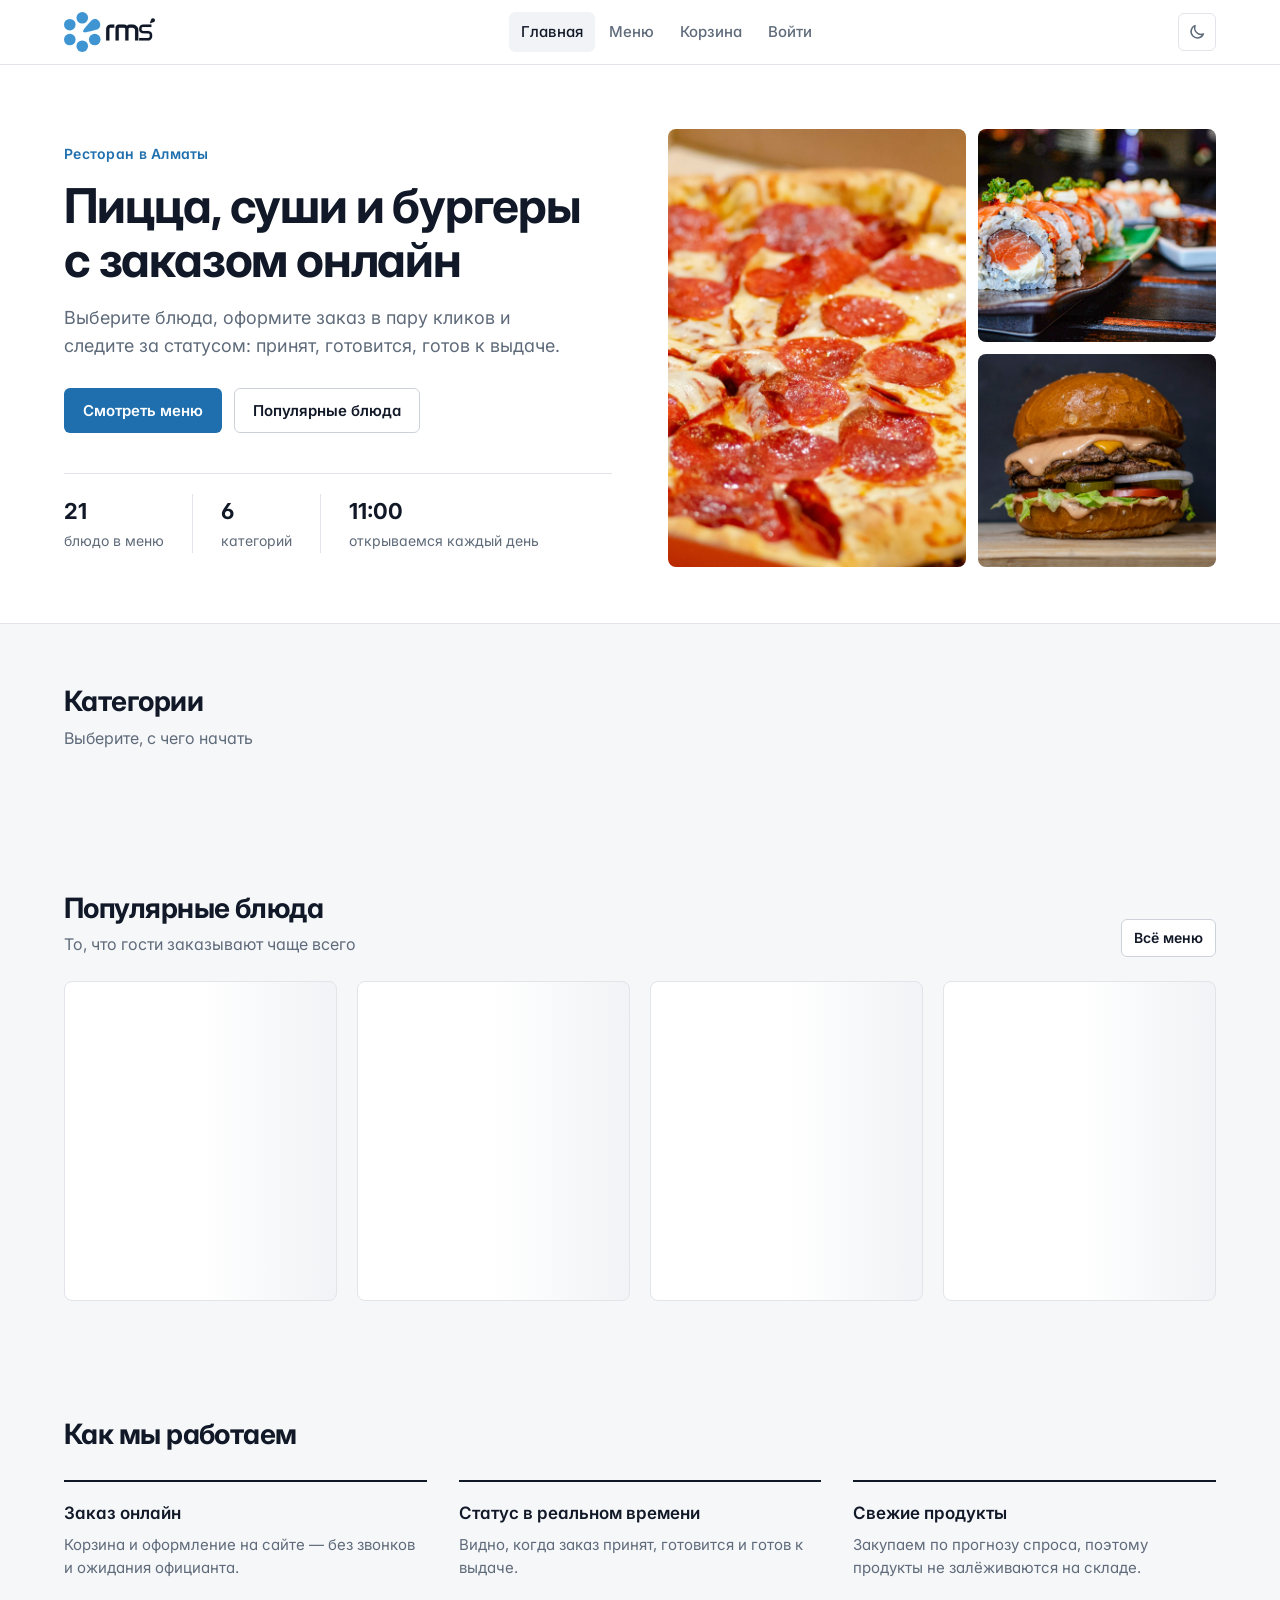
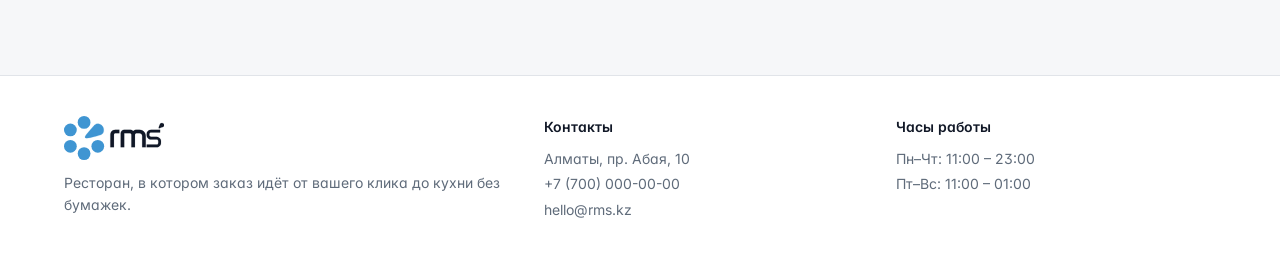
==== commit 1324691e: "Add dish photos and switch to a restrained corporate design - 21 free Unsplash photos in frontend/im" ====
--- a/frontend/index.html
+++ b/frontend/index.html
@@ -6,49 +6,39 @@
   <title>RMS — ресторан</title>
   <link rel="icon" href="img/favicon.svg" type="image/svg+xml">
   <link rel="preconnect" href="https://fonts.googleapis.com">
-  <link href="https://fonts.googleapis.com/css2?family=Manrope:wght@400;600;700;800&display=swap" rel="stylesheet">
+  <link href="https://fonts.googleapis.com/css2?family=Inter:wght@400;500;600;700&display=swap" rel="stylesheet">
   <script>try{var t=localStorage.getItem("rm_theme");if(t==="light"||t==="dark")document.documentElement.dataset.theme=t}catch(e){}</script>
-  <link rel="stylesheet" href="css/style.css?v=20260923-logo7">
+  <link rel="stylesheet" href="css/style.css?v=20261006-corp">
 </head>
 <body>
   <header id="site-header"></header>
 
   <main>
     <section class="hero">
-      <div class="aurora" aria-hidden="true"></div>
       <div class="container hero-inner">
         <div>
-          <span class="eyebrow">🔥 Готовим на живом огне</span>
-          <h1>Вкусно, быстро<br>и <span class="accent">без очередей</span></h1>
-          <p class="lead">Выберите блюдо, оформите заказ в пару кликов и следите за его статусом — от кухни до вашего стола.</p>
+          <span class="eyebrow">Ресторан в Алматы</span>
+          <h1>Пицца, суши и бургеры с заказом онлайн</h1>
+          <p class="lead">Выберите блюда, оформите заказ в пару кликов и следите за статусом: принят, готовится, готов к выдаче.</p>
           <div class="hero-actions">
-            <a href="menu.html" class="btn">Смотреть меню →</a>
-            <a href="#popular" class="btn btn-ghost">Популярное</a>
+            <a href="menu.html" class="btn">Смотреть меню</a>
+            <a href="#popular" class="btn btn-ghost">Популярные блюда</a>
           </div>
-          <div class="hero-stats" data-reveal>
-            <div><strong data-count="20" data-suffix="+">0</strong><span>блюд в меню</span></div>
-            <div><strong data-count="15" data-suffix=" мин">0</strong><span>среднее время готовки</span></div>
-            <div><strong data-count="4.9" data-suffix=" ★">0</strong><span>оценка гостей</span></div>
+          <div class="hero-facts">
+            <div><strong id="dish-count">21</strong><span>блюдо в меню</span></div>
+            <div><strong id="category-count">6</strong><span>категорий</span></div>
+            <div><strong>11:00</strong><span>открываемся каждый день</span></div>
           </div>
         </div>
-        <div class="hero-plate" aria-hidden="true">
-          🍕
-          <!-- Шесть блюд по кругу — как шесть точек логотипа RMS -->
-          <div class="orbit-ring">
-            <span class="orbit" style="--a:0deg"><span>🍣</span></span>
-            <span class="orbit" style="--a:60deg"><span>🍹</span></span>
-            <span class="orbit" style="--a:120deg"><span>🍔</span></span>
-            <span class="orbit" style="--a:180deg"><span>🥗</span></span>
-            <span class="orbit" style="--a:240deg"><span>🍰</span></span>
-            <span class="orbit" style="--a:300deg"><span>☕</span></span>
-          </div>
+        <div class="hero-gallery">
+          <img src="img/dishes/pepperoni.jpg" alt="Пицца пепперони">
+          <img src="img/dishes/philadelphia.jpg" alt="Роллы Филадельфия">
+          <img src="img/dishes/cheeseburger.jpg" alt="Чизбургер">
         </div>
       </div>
     </section>
 
-    <div class="marquee" aria-hidden="true"><div class="marquee-track" id="marquee"></div></div>
-
-    <section class="section" data-reveal>
+    <section class="section">
       <div class="container">
         <div class="section-head">
           <div>
@@ -60,14 +50,14 @@
       </div>
     </section>
 
-    <section class="section" id="popular" data-reveal>
+    <section class="section" id="popular">
       <div class="container">
         <div class="section-head">
           <div>
             <h2>Популярные блюда</h2>
             <p>То, что гости заказывают чаще всего</p>
           </div>
-          <a href="menu.html" class="btn btn-ghost btn-sm">Всё меню →</a>
+          <a href="menu.html" class="btn btn-ghost btn-sm">Всё меню</a>
         </div>
         <div class="dish-grid" id="popular-dishes">
           <div class="skeleton"></div><div class="skeleton"></div><div class="skeleton"></div><div class="skeleton"></div>
@@ -77,38 +67,34 @@
 
     <section class="section" id="telegram-promo" hidden>
       <div class="container">
-        <div class="tg-promo" data-reveal>
-          <div class="tg-promo-icon" aria-hidden="true">✈️</div>
+        <div class="tg-promo">
           <div class="tg-promo-text">
-            <h2>Следите за заказом в Telegram</h2>
-            <p>«Готовится», «Готов — можно забирать» — бот напишет сам. А ещё там меню и история заказов.</p>
+            <h2>Статус заказа в Telegram</h2>
+            <p>Бот напишет, когда заказ начнут готовить и когда его можно забирать. Там же меню и история заказов.</p>
           </div>
           <div class="tg-promo-actions">
-            <a class="btn" id="tg-promo-open" target="_blank" rel="noopener">Открыть @бота</a>
+            <a class="btn" id="tg-promo-open" target="_blank" rel="noopener">Открыть бота</a>
             <a class="btn btn-ghost" href="profile.html">Подключить уведомления</a>
           </div>
         </div>
       </div>
     </section>
 
-    <section class="section" data-reveal>
+    <section class="section">
       <div class="container">
-        <div class="section-head"><h2>Почему мы</h2></div>
+        <div class="section-head"><h2>Как мы работаем</h2></div>
         <div class="features">
           <div class="feature">
-            <div class="icon">⚡</div>
-            <h3>Быстрый заказ</h3>
-            <p>Корзина, оформление и оплата — без звонков и ожидания официанта.</p>
+            <h3>Заказ онлайн</h3>
+            <p>Корзина и оформление на сайте — без звонков и ожидания официанта.</p>
           </div>
           <div class="feature">
-            <div class="icon">📍</div>
             <h3>Статус в реальном времени</h3>
             <p>Видно, когда заказ принят, готовится и готов к выдаче.</p>
           </div>
           <div class="feature">
-            <div class="icon">🥬</div>
             <h3>Свежие продукты</h3>
-            <p>Закупки каждый день — и скоро с умным прогнозом спроса.</p>
+            <p>Закупаем по прогнозу спроса, поэтому продукты не залёживаются на складе.</p>
           </div>
         </div>
       </div>
@@ -117,7 +103,7 @@
 
   <footer id="site-footer"></footer>
 
-  <script src="js/app.js?v=20260923-logo7"></script>
+  <script src="js/app.js?v=20261006-corp"></script>
   <script>
     initPage("home");
 
@@ -128,39 +114,35 @@
       open.href = bot.url;
       open.textContent = "Открыть @" + bot.username;
       document.getElementById("telegram-promo").hidden = false;
-      initReveal(); // баннер стал видимым — подключаем к нему анимацию появления
     });
 
     (async () => {
       const [categories, dishes] = await Promise.all([Data.categories(), Data.dishes()]);
 
+      // Плитка категории — с фото первого блюда этой категории.
       document.getElementById("categories").innerHTML = categories.map((c) => {
-        const count = dishes.filter((d) => d.category_id === c.id).length;
+        const inCategory = dishes.filter((d) => d.category_id === c.id);
+        const cover = inCategory.find((d) => d.image_url);
         return `
           <a class="category-tile" href="menu.html?cat=${c.id}">
-            <span class="emoji">${CATEGORY_EMOJI[c.name] || "🍽️"}</span>
-            <strong>${esc(c.name)}</strong>
-            <span>${count} ${plural(count, "блюдо", "блюда", "блюд")}</span>
+            <div class="thumb">${cover ? `<img src="${esc(cover.image_url)}" alt="" loading="lazy">` : ""}</div>
+            <div class="body">
+              <strong>${esc(c.name)}</strong>
+              <span>${inCategory.length} ${plural(inCategory.length, "блюдо", "блюда", "блюд")}</span>
+            </div>
           </a>`;
       }).join("");
 
-      // Бегущая строка из реального меню; список повторён дважды для бесшовной прокрутки.
-      const items = dishes.filter((d) => d.is_available).map((d) =>
-        `<span>${dishEmoji(d, categories)} <b>${esc(d.name)}</b> ${money(d.price)}</span>`).join("");
-      document.getElementById("marquee").innerHTML = items + items;
-
-      // Настоящее число блюд в меню для счётчика в hero.
-      const counter = document.querySelector('[data-count="20"]');
-      if (counter) {
-        counter.dataset.count = String(dishes.length);
-        if (counter.closest(".revealed")) countUp(counter); // счётчик уже успел запуститься
-      }
+      // Настоящие числа из меню.
+      document.getElementById("dish-count").textContent = dishes.length;
+      document.querySelector("#dish-count + span").textContent = plural(dishes.length, "блюдо", "блюда", "блюд") + " в меню";
+      document.getElementById("category-count").textContent = categories.length;
+      document.querySelector("#category-count + span").textContent = plural(categories.length, "категория", "категории", "категорий");
 
       // «Популярные» — пока просто первые доступные блюда.
-      // Позже здесь будет выборка из аналитики заказов (Big Data-модуль).
       const popular = dishes.filter((d) => d.is_available).slice(0, 4);
       document.getElementById("popular-dishes").innerHTML =
-        popular.map((d, i) => UI.dishCard(d, categories, i)).join("");
+        popular.map((d) => UI.dishCard(d, categories)).join("");
     })();
   </script>
 </body>
--- a/frontend/css/style.css
+++ b/frontend/css/style.css
@@ -1,112 +1,82 @@
 /* =========================================================
    Restaurant Management — общий стиль
-   Тёмная тема + голубые акценты (цвет логотипа)
+   Сдержанная корпоративная тема: светлая по умолчанию,
+   тёмная — по переключателю. Синий из логотипа — только акцент.
    ========================================================= */
 
 :root {
-  /* Палитра под логотип RMS: холодный тёмный фон + голубой акцент */
-  --bg: #0b0f14;
-  --bg-rgb: 11, 15, 20;
-  --surface: #121821;
-  --surface-2: #19212c;
-  --surface-3: #232d3a;
-  --border: #26303d;
-  --text: #f1f5f9;
-  --muted: #94a3b8;
-
-  --accent: #5dade2;          /* цвет значка из логотипа */
-  --accent-rgb: 93, 173, 226; /* тот же цвет для rgba() */
-  --accent-hover: #7cc0ec;
-  --accent-deep: #2f7fc1;     /* второй цвет для градиентов */
+  color-scheme: light;
+  --bg: #f6f7f9;
+  --bg-rgb: 246, 247, 249;
+  --surface: #ffffff;
+  --surface-2: #f1f3f6;
+  --surface-3: #e5e8ed;
+  --border: #e1e4e9;
+  --border-strong: #cdd2da;
+  --text: #111827;
+  --muted: #5f6b7a;
+
+  --brand: #3f95d2;            /* точки логотипа */
+  --accent: #1f6fae;           /* кнопки и ссылки: белый текст на нём читается */
+  --accent-rgb: 31, 111, 174;
+  --accent-hover: #195c91;
+  --accent-soft: rgba(var(--accent-rgb), 0.08);
+  --on-accent: #ffffff;
+  --accent-text: #1f6fae;
+  --code-bg: rgba(17, 24, 39, 0.06);
+
+  /* Графики */
+  --chart-1: #2f7fc1;
+  --chart-grid: #e8ebf0;
+  --chart-axis: #cdd2da;
+
+  --danger: #c62828;
+  --success: #1b7f4b;
+  --warning: #a35a00;
+  --info: #5b4fc4;
+
+  --radius: 8px;
+  --radius-sm: 6px;
+  --shadow: 0 1px 2px rgba(17, 24, 39, 0.05), 0 4px 16px rgba(17, 24, 39, 0.06);
+  --container: 1200px;
+  --ease: cubic-bezier(0.2, 0.7, 0.2, 1);
+}
+
+/* Тёмная тема — только если её выбрали переключателем */
+:root[data-theme="dark"] {
+  color-scheme: dark;
+  --bg: #0f1216;
+  --bg-rgb: 15, 18, 22;
+  --surface: #161a20;
+  --surface-2: #1c2129;
+  --surface-3: #262c35;
+  --border: #2a3039;
+  --border-strong: #3a424d;
+  --text: #e8ebef;
+  --muted: #9aa4b1;
+  --accent: #4b9fdc;
+  --accent-rgb: 75, 159, 220;
+  --accent-hover: #64aee3;
   --accent-soft: rgba(var(--accent-rgb), 0.12);
-  --on-accent: #06141f;       /* текст на акцентном фоне */
-  --accent-text: #5dade2;     /* акцент, когда он — цвет текста */
-  --plate-hi: #223042;
-  --plate-lo: #0f151d;
-  --plate-inset: rgba(0, 0, 0, 0.6);
+  --on-accent: #0b1520;
+  --accent-text: #6fb3e4;
   --code-bg: rgba(0, 0, 0, 0.3);
-  --glow: rgba(93, 173, 226, 0.18);
-  color-scheme: dark;
-
-  /* Графики: тот же голубой, но темнее — проходит проверку контраста на тёмном фоне */
   --chart-1: #3f95d2;
-  --chart-grid: #1f2833;
-  --chart-axis: #34404f;
-
-  --danger: #f05252;
-  --success: #34d399;
-  --warning: #fbbf24;
-  --info: #a78bfa;
-
-  --radius: 16px;
-  --radius-sm: 10px;
-  --shadow: 0 10px 30px rgba(0, 0, 0, 0.4);
-  --container: 1180px;
-  --ease: cubic-bezier(0.2, 0.7, 0.2, 1);
-}
-
-/* Светлая тема: включается переключателем (data-theme="light")
-   или по настройке системы, если пользователь ничего не выбирал. */
-:root[data-theme="light"] {
-  color-scheme: light;
-  --bg: #f5f7fb;
-  --bg-rgb: 245, 247, 251;
-  --surface: #ffffff;
-  --surface-2: #eef2f7;
-  --surface-3: #e2e8f0;
-  --border: #dde3ec;
-  --text: #0f172a;
-  --muted: #5b6b80;
-  --accent-text: #1f6fae;     /* тёмнее: голубой #5dade2 на белом нечитаем как текст */
-  --accent-soft: rgba(var(--accent-rgb), 0.16);
-  --danger: #dc2626;
-  --success: #047857;
-  --warning: #b45309;
-  --info: #7c3aed;
-  --shadow: 0 10px 30px rgba(15, 23, 42, 0.08);
-  --chart-grid: #e6ebf2;
-  --chart-axis: #cbd5e1;
-  --plate-hi: #ffffff;
-  --plate-lo: #dfe8f3;
-  --plate-inset: rgba(15, 23, 42, 0.06);
-  --code-bg: rgba(15, 23, 42, 0.06);
-  --glow: rgba(47, 134, 199, 0.14);
-}
-@media (prefers-color-scheme: light) {
-  :root:not([data-theme="dark"]) {
-  color-scheme: light;
-  --bg: #f5f7fb;
-  --bg-rgb: 245, 247, 251;
-  --surface: #ffffff;
-  --surface-2: #eef2f7;
-  --surface-3: #e2e8f0;
-  --border: #dde3ec;
-  --text: #0f172a;
-  --muted: #5b6b80;
-  --accent-text: #1f6fae;     /* тёмнее: голубой #5dade2 на белом нечитаем как текст */
-  --accent-soft: rgba(var(--accent-rgb), 0.16);
-  --danger: #dc2626;
-  --success: #047857;
-  --warning: #b45309;
-  --info: #7c3aed;
-  --shadow: 0 10px 30px rgba(15, 23, 42, 0.08);
-  --chart-grid: #e6ebf2;
-  --chart-axis: #cbd5e1;
-  --plate-hi: #ffffff;
-  --plate-lo: #dfe8f3;
-  --plate-inset: rgba(15, 23, 42, 0.06);
-  --code-bg: rgba(15, 23, 42, 0.06);
-  --glow: rgba(47, 134, 199, 0.14);
-  }
-}
-
+  --chart-grid: #232933;
+  --chart-axis: #36404c;
+  --danger: #f06262;
+  --success: #3ccf8e;
+  --warning: #f0b43c;
+  --info: #a99cf5;
+  --shadow: 0 1px 2px rgba(0, 0, 0, 0.3), 0 6px 20px rgba(0, 0, 0, 0.3);
+}
 
 * { box-sizing: border-box; margin: 0; padding: 0; }
 
 html { scroll-behavior: smooth; }
 
 body {
-  font-family: "Manrope", system-ui, -apple-system, "Segoe UI", sans-serif;
+  font-family: "Inter", system-ui, -apple-system, "Segoe UI", Roboto, sans-serif;
   background: var(--bg);
   color: var(--text);
   line-height: 1.55;
@@ -114,6 +84,7 @@
   display: flex;
   flex-direction: column;
   -webkit-font-smoothing: antialiased;
+  font-feature-settings: "cv11", "ss01";
 }
 
 main { flex: 1; }
@@ -126,7 +97,7 @@
   width: 100%;
   max-width: var(--container);
   margin: 0 auto;
-  padding: 0 20px;
+  padding: 0 24px;
 }
 
 .muted { color: var(--muted); }
@@ -140,31 +111,32 @@
   align-items: center;
   justify-content: center;
   gap: 8px;
-  padding: 12px 22px;
-  border-radius: 999px;
+  padding: 10px 18px;
+  border-radius: var(--radius-sm);
   border: 1px solid transparent;
   background: var(--accent);
   color: var(--on-accent);
-  font-weight: 700;
+  font-weight: 600;
+  font-size: 15px;
   cursor: pointer;
-  transition: background 0.2s, transform 0.15s var(--ease), box-shadow 0.2s;
+  transition: background 0.15s, border-color 0.15s, color 0.15s;
   white-space: nowrap;
 }
-.btn:hover { background: var(--accent-hover); box-shadow: 0 6px 20px rgba(var(--accent-rgb), 0.3); }
-.btn:active { transform: scale(0.97); }
-.btn:disabled { opacity: 0.45; cursor: not-allowed; box-shadow: none; }
+.btn:hover { background: var(--accent-hover); }
+.btn:focus-visible { outline: 2px solid var(--accent); outline-offset: 2px; }
+.btn:disabled { opacity: 0.45; cursor: not-allowed; }
 
 .btn-ghost {
-  background: transparent;
+  background: var(--surface);
   color: var(--text);
-  border-color: var(--border);
-}
-.btn-ghost:hover { background: var(--surface-2); box-shadow: none; border-color: var(--surface-3); }
-
-.btn-danger { background: transparent; color: var(--danger); border-color: rgba(240, 82, 82, 0.4); }
-.btn-danger:hover { background: rgba(240, 82, 82, 0.12); box-shadow: none; }
-
-.btn-sm { padding: 8px 14px; font-size: 14px; }
+  border-color: var(--border-strong);
+}
+.btn-ghost:hover { background: var(--surface-2); }
+
+.btn-danger { background: transparent; color: var(--danger); border-color: currentColor; }
+.btn-danger:hover { background: rgba(198, 40, 40, 0.08); }
+
+.btn-sm { padding: 7px 12px; font-size: 14px; }
 .btn-block { width: 100%; }
 
 /* ---------- Шапка ---------- */
@@ -173,8 +145,7 @@
   position: sticky;
   top: 0;
   z-index: 50;
-  background: rgba(var(--bg-rgb), 0.82);
-  backdrop-filter: blur(14px);
+  background: var(--surface);
   border-bottom: 1px solid var(--border);
 }
 
@@ -182,7 +153,7 @@
   display: flex;
   align-items: center;
   justify-content: space-between;
-  height: 68px;
+  height: 64px;
   gap: 16px;
 }
 
@@ -190,35 +161,27 @@
   display: inline-flex;
   align-items: center;
   color: var(--text);
-  transition: opacity 0.2s;
-}
-.logo:hover { opacity: 0.85; }
-.logo svg { height: 52px; width: auto; display: block; }
+}
+.logo svg { height: 40px; width: auto; display: block; }
 .logo-lg { margin-bottom: 12px; }
-.logo-lg svg { height: 60px; }
-.logo-icon { fill: var(--accent); stroke: var(--accent); stroke-width: 0; }
+.logo-lg svg { height: 44px; }
+.logo-icon { fill: var(--brand); stroke: var(--brand); stroke-width: 0; }
 .logo-icon path { stroke-width: 2; }
-/* Точки логотипа крутятся как индикатор загрузки: рывками по 60°,
-   и капля «перескакивает» на место следующей точки. fill-box + center —
-   вращение вокруг центра кольца, а не угла SVG. */
-.logo-spin {
-  transform-box: fill-box;
-  transform-origin: center;
-  animation: logo-spin 1.8s steps(6) infinite;
-}
-.logo:hover .logo-spin { animation-duration: 0.9s; }
+/* Точки логотипа крутятся рывками по 60° — только при наведении,
+   чтобы шапка оставалась спокойной. */
+.logo-spin { transform-box: fill-box; transform-origin: center; }
+.logo:hover .logo-spin { animation: logo-spin 1.2s steps(6) infinite; }
 @keyframes logo-spin { to { rotate: 360deg; } }
 
-.nav { display: flex; align-items: center; gap: 4px; }
+.nav { display: flex; align-items: center; gap: 2px; }
 
 .nav a {
-  padding: 8px 14px;
-  border-radius: 999px;
-  color: var(--muted);
-  font-weight: 600;
+  padding: 8px 12px;
+  border-radius: var(--radius-sm);
+  color: var(--muted);
+  font-weight: 500;
   font-size: 15px;
-  transition: color 0.2s, background 0.2s;
-  position: relative;
+  transition: color 0.15s, background 0.15s;
 }
 .nav a:hover { color: var(--text); background: var(--surface-2); }
 .nav a.active { color: var(--text); background: var(--surface-2); }
@@ -229,163 +192,146 @@
   min-width: 20px;
   height: 20px;
   padding: 0 6px;
-  margin-left: 4px;
-  border-radius: 999px;
+  margin-left: 6px;
+  border-radius: 10px;
   background: var(--accent);
   color: var(--on-accent);
   font-size: 12px;
-  font-weight: 800;
-}
-.cart-badge.bump { animation: bump 0.4s var(--ease); }
+  font-weight: 700;
+}
+.cart-badge.bump { animation: bump 0.3s var(--ease); }
 
 .burger {
   display: none;
-  width: 42px;
-  height: 42px;
-  border-radius: 12px;
+  width: 38px;
+  height: 38px;
+  border-radius: var(--radius-sm);
   border: 1px solid var(--border);
   background: var(--surface);
   cursor: pointer;
-  font-size: 20px;
-}
-
-/* ---------- Hero ---------- */
+  font-size: 18px;
+}
+
+/* ---------- Первый экран ---------- */
 
 .hero {
-  position: relative;
-  overflow: hidden;
-  padding: 90px 0 80px;
-}
-.hero::before {
-  content: "";
-  position: absolute;
-  inset: -40% -10% auto auto;
-  width: 700px;
-  height: 700px;
-  background: radial-gradient(circle, rgba(var(--accent-rgb), 0.2), transparent 65%);
-  pointer-events: none;
+  padding: 64px 0 56px;
+  background: var(--surface);
+  border-bottom: 1px solid var(--border);
 }
 .hero-inner {
-  position: relative;
-  display: grid;
-  grid-template-columns: 1.1fr 0.9fr;
-  gap: 40px;
+  display: grid;
+  grid-template-columns: 1fr 1fr;
+  gap: 56px;
   align-items: center;
 }
 .eyebrow {
-  display: inline-flex;
-  align-items: center;
-  gap: 8px;
-  padding: 6px 14px;
-  border-radius: 999px;
-  background: var(--accent-soft);
+  display: block;
   color: var(--accent-text);
+  font-weight: 600;
+  font-size: 14px;
+  letter-spacing: 0.02em;
+  margin-bottom: 14px;
+}
+.hero h1 {
+  font-size: clamp(32px, 4.4vw, 48px);
+  line-height: 1.12;
+  letter-spacing: -0.025em;
   font-weight: 700;
-  font-size: 14px;
-  margin-bottom: 20px;
-}
-.hero h1 {
-  font-size: clamp(36px, 6vw, 64px);
-  line-height: 1.05;
-  letter-spacing: -0.03em;
-  font-weight: 800;
-  margin-bottom: 20px;
+  margin-bottom: 18px;
 }
 .hero p.lead {
   font-size: 18px;
   color: var(--muted);
-  max-width: 520px;
-  margin-bottom: 32px;
+  max-width: 500px;
+  margin-bottom: 28px;
 }
 .hero-actions { display: flex; gap: 12px; flex-wrap: wrap; }
 
-.hero-plate {
-  position: relative;
-  aspect-ratio: 1;
-  max-width: 440px;
-  margin-left: auto;
-  border-radius: 50%;
-  background: radial-gradient(circle at 35% 30%, var(--plate-hi), var(--plate-lo) 70%);
-  border: 1px solid var(--border);
-  display: grid;
-  place-items: center;
-  font-size: clamp(120px, 18vw, 200px);
-  box-shadow: var(--shadow), inset 0 0 60px var(--plate-inset);
-  animation: float 6s ease-in-out infinite;
-}
-.hero-plate .orbit {
-  position: absolute;
-  font-size: 44px;
-  width: 76px;
-  height: 76px;
-  display: grid;
-  place-items: center;
-  border-radius: 50%;
+.hero-facts {
+  display: flex;
+  gap: 0;
+  margin-top: 40px;
+  border-top: 1px solid var(--border);
+  padding-top: 20px;
+  flex-wrap: wrap;
+}
+.hero-facts > div { padding-right: 28px; margin-right: 28px; border-right: 1px solid var(--border); }
+.hero-facts > div:last-child { border-right: 0; margin-right: 0; padding-right: 0; }
+.hero-facts strong { display: block; font-size: 22px; font-weight: 700; }
+.hero-facts span { color: var(--muted); font-size: 14px; }
+
+.hero-gallery {
+  display: grid;
+  grid-template-columns: 1.25fr 1fr;
+  grid-template-rows: 1fr 1fr;
+  gap: 12px;
+  aspect-ratio: 5 / 4;
+}
+.hero-gallery img {
+  width: 100%;
+  height: 100%;
+  object-fit: cover;
+  border-radius: var(--radius);
   background: var(--surface-2);
-  border: 1px solid var(--border);
-  box-shadow: var(--shadow);
-}
-.hero-plate .o1 { top: 4%; left: 2%; }
-.hero-plate .o2 { bottom: 8%; left: -4%; }
-.hero-plate .o3 { top: 14%; right: -4%; }
-
-.hero-stats { display: flex; gap: 32px; margin-top: 40px; flex-wrap: wrap; }
-.hero-stats strong { display: block; font-size: 26px; font-weight: 800; }
-.hero-stats span { color: var(--muted); font-size: 14px; }
+}
+.hero-gallery img:first-child { grid-row: span 2; }
 
 /* ---------- Секции ---------- */
 
-.section { padding: 60px 0; }
+.section { padding: 56px 0; }
 .section-head {
   display: flex;
   align-items: end;
   justify-content: space-between;
   gap: 16px;
-  margin-bottom: 28px;
+  margin-bottom: 24px;
   flex-wrap: wrap;
 }
-.section-head h2 { font-size: clamp(26px, 3.5vw, 36px); letter-spacing: -0.02em; font-weight: 800; }
-.section-head p { color: var(--muted); }
-
-.page-title { padding: 48px 0 8px; }
-.page-title h1 { font-size: clamp(30px, 4.5vw, 44px); letter-spacing: -0.02em; font-weight: 800; }
-.page-title p { color: var(--muted); margin-top: 6px; }
+.section-head h2 { font-size: clamp(22px, 3vw, 28px); letter-spacing: -0.02em; font-weight: 700; }
+.section-head p { color: var(--muted); margin-top: 2px; }
+
+.page-title { padding: 40px 0 4px; }
+.page-title h1 { font-size: clamp(28px, 4vw, 36px); letter-spacing: -0.02em; font-weight: 700; }
+.page-title p { color: var(--muted); margin-top: 4px; }
 
 /* ---------- Категории ---------- */
 
 .category-grid {
   display: grid;
-  grid-template-columns: repeat(auto-fill, minmax(170px, 1fr));
+  grid-template-columns: repeat(auto-fill, minmax(160px, 1fr));
   gap: 16px;
 }
 .category-tile {
-  padding: 24px 20px;
-  border-radius: var(--radius);
-  background: var(--surface);
-  border: 1px solid var(--border);
+  border-radius: var(--radius);
+  background: var(--surface);
+  border: 1px solid var(--border);
+  overflow: hidden;
   display: flex;
   flex-direction: column;
-  gap: 12px;
-  transition: transform 0.25s var(--ease), border-color 0.25s, background 0.25s;
-}
-.category-tile:hover { transform: translateY(-4px); border-color: var(--accent); background: var(--surface-2); }
-.category-tile .emoji { font-size: 40px; }
-.category-tile strong { font-size: 17px; }
+  transition: border-color 0.15s, box-shadow 0.15s;
+}
+.category-tile:hover { border-color: var(--border-strong); box-shadow: var(--shadow); }
+.category-tile .thumb { aspect-ratio: 16 / 10; background: var(--surface-2); }
+.category-tile .thumb img { width: 100%; height: 100%; object-fit: cover; }
+.category-tile .body { padding: 12px 14px 14px; display: flex; flex-direction: column; gap: 2px; }
+.category-tile strong { font-size: 16px; font-weight: 600; }
 .category-tile span { color: var(--muted); font-size: 14px; }
 
 .chips { display: flex; gap: 8px; flex-wrap: wrap; }
 .chip {
-  padding: 9px 18px;
-  border-radius: 999px;
-  border: 1px solid var(--border);
-  background: var(--surface);
-  color: var(--muted);
-  font-weight: 600;
+  padding: 7px 14px;
+  border-radius: var(--radius-sm);
+  border: 1px solid var(--border);
+  background: var(--surface);
+  color: var(--muted);
+  font-weight: 500;
+  font-size: 14px;
   cursor: pointer;
-  transition: all 0.2s;
-}
-.chip:hover { color: var(--text); border-color: var(--surface-3); }
-.chip.active { background: var(--accent); border-color: var(--accent); color: var(--on-accent); }
+  transition: color 0.15s, border-color 0.15s, background 0.15s;
+}
+.chip:hover { color: var(--text); border-color: var(--border-strong); }
+.chip.active { background: var(--text); border-color: var(--text); color: var(--surface); }
 
 /* ---------- Карточки блюд ---------- */
 
@@ -402,52 +348,45 @@
   background: var(--surface);
   border: 1px solid var(--border);
   overflow: hidden;
-  transition: transform 0.25s var(--ease), box-shadow 0.25s, border-color 0.25s;
-  animation: rise 0.5s var(--ease) both;
-}
-.dish-card:hover {
-  transform: translateY(-6px);
-  box-shadow: var(--shadow);
-  border-color: var(--surface-3);
-}
+  transition: border-color 0.15s, box-shadow 0.15s;
+}
+.dish-card:hover { border-color: var(--border-strong); box-shadow: var(--shadow); }
 
 .dish-media {
   position: relative;
   aspect-ratio: 4 / 3;
   display: grid;
   place-items: center;
-  font-size: 84px;
-  background:
-    radial-gradient(circle at 50% 60%, rgba(var(--accent-rgb), 0.16), transparent 60%),
-    var(--surface-2);
+  background: var(--surface-2);
   overflow: hidden;
 }
-.dish-media .emoji { transition: transform 0.4s var(--ease); }
-.dish-card:hover .dish-media .emoji { transform: scale(1.12) rotate(-6deg); }
-.dish-media img { width: 100%; height: 100%; object-fit: cover; }
+.dish-media img { width: 100%; height: 100%; object-fit: cover; transition: transform 0.4s var(--ease); }
+.dish-card:hover .dish-media img { transform: scale(1.03); }
+/* Заглушка, пока у блюда нет фото */
+.dish-ph { color: var(--muted); font-size: 14px; font-weight: 500; }
 
 .tag {
   position: absolute;
-  top: 12px;
-  left: 12px;
-  padding: 4px 10px;
-  border-radius: 999px;
+  top: 10px;
+  left: 10px;
+  padding: 3px 8px;
+  border-radius: 4px;
   font-size: 12px;
-  font-weight: 700;
-  background: rgba(var(--bg-rgb), 0.8);
+  font-weight: 600;
+  background: var(--surface);
   border: 1px solid var(--border);
 }
 .tag.off { color: var(--danger); }
 
 .dish-body {
-  padding: 18px 18px 20px;
+  padding: 16px;
   display: flex;
   flex-direction: column;
-  gap: 8px;
+  gap: 6px;
   flex: 1;
 }
-.dish-body .cat { font-size: 13px; color: var(--accent-text); font-weight: 700; }
-.dish-body h3 { font-size: 18px; font-weight: 700; }
+.dish-body .cat { font-size: 12px; color: var(--muted); font-weight: 600; text-transform: uppercase; letter-spacing: 0.05em; }
+.dish-body h3 { font-size: 17px; font-weight: 600; }
 .dish-body h3 a:hover { color: var(--accent-text); }
 .dish-body p {
   color: var(--muted);
@@ -465,7 +404,7 @@
   padding-top: 10px;
   gap: 10px;
 }
-.price { font-size: 20px; font-weight: 800; }
+.price { font-size: 18px; font-weight: 700; font-variant-numeric: tabular-nums; }
 
 /* ---------- Меню ---------- */
 
@@ -475,36 +414,40 @@
   align-items: center;
   justify-content: space-between;
   flex-wrap: wrap;
-  margin: 24px 0 28px;
+  margin: 20px 0 24px;
 }
 .search {
   position: relative;
   flex: 0 1 300px;
 }
-.search input { padding-left: 40px; }
+.search input { padding-left: 38px; }
 .search::before {
-  content: "🔍";
+  content: "";
   position: absolute;
-  left: 14px;
+  left: 13px;
   top: 50%;
+  width: 16px;
+  height: 16px;
   transform: translateY(-50%);
-  font-size: 14px;
-  opacity: 0.6;
+  background: var(--muted);
+  -webkit-mask: url("data:image/svg+xml,%3Csvg xmlns='http://www.w3.org/2000/svg' viewBox='0 0 24 24' fill='none' stroke='black' stroke-width='2.2' stroke-linecap='round'%3E%3Ccircle cx='11' cy='11' r='7'/%3E%3Cpath d='M20 20l-3.5-3.5'/%3E%3C/svg%3E") center / contain no-repeat;
+  mask: url("data:image/svg+xml,%3Csvg xmlns='http://www.w3.org/2000/svg' viewBox='0 0 24 24' fill='none' stroke='black' stroke-width='2.2' stroke-linecap='round'%3E%3Ccircle cx='11' cy='11' r='7'/%3E%3Cpath d='M20 20l-3.5-3.5'/%3E%3C/svg%3E") center / contain no-repeat;
+  pointer-events: none;
 }
 
 /* ---------- Формы ---------- */
 
 .field { display: flex; flex-direction: column; gap: 6px; margin-bottom: 16px; }
-.field label { font-size: 14px; font-weight: 600; color: var(--muted); }
+.field label { font-size: 14px; font-weight: 500; color: var(--muted); }
 
 .input {
   width: 100%;
-  padding: 12px 16px;
-  border-radius: var(--radius-sm);
-  border: 1px solid var(--border);
-  background: var(--surface-2);
+  padding: 10px 14px;
+  border-radius: var(--radius-sm);
+  border: 1px solid var(--border-strong);
+  background: var(--surface);
   outline: none;
-  transition: border-color 0.2s, box-shadow 0.2s;
+  transition: border-color 0.15s, box-shadow 0.15s;
 }
 .input:focus { border-color: var(--accent); box-shadow: 0 0 0 3px var(--accent-soft); }
 
@@ -520,145 +463,152 @@
 .auth-wrap {
   display: grid;
   place-items: center;
-  padding: 60px 20px;
+  padding: 56px 20px;
 }
 .auth-card {
   width: 100%;
-  max-width: 420px;
+  max-width: 400px;
   padding: 32px;
-  border-radius: 22px;
+  border-radius: 10px;
   background: var(--surface);
   border: 1px solid var(--border);
   box-shadow: var(--shadow);
-  animation: rise 0.5s var(--ease) both;
-}
-.auth-card h1 { font-size: 28px; margin-bottom: 4px; }
+}
+.auth-card h1 { font-size: 24px; font-weight: 700; margin-bottom: 4px; }
 .auth-card > p { color: var(--muted); margin-bottom: 24px; }
 
+/* Переключатель «Вход / Регистрация» — сегментированный контрол */
 .tabs {
   display: grid;
   grid-template-columns: 1fr 1fr;
-  padding: 4px;
-  border-radius: 999px;
+  padding: 3px;
+  border-radius: var(--radius-sm);
   background: var(--surface-2);
+  border: 1px solid var(--border);
   margin-bottom: 24px;
 }
 .tabs button {
-  padding: 10px;
+  padding: 8px;
   border: 0;
-  border-radius: 999px;
+  border-radius: 4px;
   background: transparent;
   color: var(--muted);
-  font-weight: 700;
+  font-weight: 600;
   cursor: pointer;
-  transition: all 0.2s;
-}
-.tabs button.active { background: var(--accent); color: var(--on-accent); }
+  transition: background 0.15s, color 0.15s;
+}
+.tabs button.active { background: var(--surface); color: var(--text); box-shadow: 0 1px 2px rgba(17, 24, 39, 0.1); }
 
 /* ---------- Страница блюда ---------- */
 
 .dish-page {
   display: grid;
-  grid-template-columns: 1fr 1fr;
+  grid-template-columns: 1.1fr 1fr;
   gap: 48px;
-  padding: 40px 0 60px;
+  padding: 40px 0 56px;
   align-items: center;
 }
 .dish-page .dish-media {
-  border-radius: 28px;
-  font-size: clamp(120px, 20vw, 220px);
-  aspect-ratio: 1;
-  border: 1px solid var(--border);
-}
-.dish-info .cat { color: var(--accent-text); font-weight: 700; margin-bottom: 8px; }
-.dish-info h1 { font-size: clamp(32px, 5vw, 52px); letter-spacing: -0.02em; line-height: 1.1; margin-bottom: 16px; }
-.dish-info .desc { color: var(--muted); font-size: 17px; margin-bottom: 28px; }
-.dish-info .price { font-size: 34px; display: block; margin-bottom: 24px; }
-.buy-row { display: flex; gap: 14px; align-items: center; flex-wrap: wrap; }
-.back-link { display: inline-block; margin-top: 28px; color: var(--muted); }
+  border-radius: 10px;
+  aspect-ratio: 4 / 3;
+  border: 1px solid var(--border);
+}
+.dish-info .cat { color: var(--muted); font-weight: 600; font-size: 13px; text-transform: uppercase; letter-spacing: 0.05em; margin-bottom: 8px; }
+.dish-info h1 { font-size: clamp(28px, 4vw, 40px); font-weight: 700; letter-spacing: -0.02em; line-height: 1.15; margin-bottom: 14px; }
+.dish-info .desc { color: var(--muted); font-size: 17px; margin-bottom: 24px; }
+.dish-info .price { font-size: 28px; display: block; margin-bottom: 24px; }
+.buy-row { display: flex; gap: 12px; align-items: center; flex-wrap: wrap; }
+.back-link { display: inline-block; margin-top: 24px; color: var(--muted); font-size: 15px; }
 .back-link:hover { color: var(--accent-text); }
 
 .qty {
   display: inline-flex;
   align-items: center;
-  border: 1px solid var(--border);
-  border-radius: 999px;
-  background: var(--surface-2);
+  border: 1px solid var(--border-strong);
+  border-radius: var(--radius-sm);
+  background: var(--surface);
 }
 .qty button {
-  width: 38px;
-  height: 38px;
+  width: 36px;
+  height: 36px;
   border: 0;
   background: transparent;
   cursor: pointer;
-  font-size: 18px;
-  font-weight: 700;
-  border-radius: 50%;
-  transition: background 0.2s, color 0.2s;
-}
-.qty button:hover { background: var(--surface-3); color: var(--accent-text); }
-.qty span { min-width: 30px; text-align: center; font-weight: 700; }
+  font-size: 17px;
+  font-weight: 600;
+  border-radius: 4px;
+  transition: background 0.15s, color 0.15s;
+}
+.qty button:hover { background: var(--surface-2); color: var(--accent-text); }
+.qty span { min-width: 30px; text-align: center; font-weight: 600; font-variant-numeric: tabular-nums; }
 
 /* ---------- Корзина ---------- */
 
 .cart-layout {
   display: grid;
   grid-template-columns: 1fr 340px;
-  gap: 28px;
+  gap: 24px;
   align-items: start;
-  padding: 24px 0 60px;
-}
-.cart-list { display: flex; flex-direction: column; gap: 12px; }
+  padding: 24px 0 56px;
+}
+.cart-list {
+  display: flex;
+  flex-direction: column;
+  border-radius: var(--radius);
+  background: var(--surface);
+  border: 1px solid var(--border);
+}
 .cart-row {
   display: grid;
-  grid-template-columns: 64px 1fr auto auto auto;
+  grid-template-columns: 72px 1fr auto auto auto;
   align-items: center;
   gap: 18px;
   padding: 14px 18px;
-  border-radius: var(--radius);
-  background: var(--surface);
-  border: 1px solid var(--border);
-  animation: rise 0.35s var(--ease) both;
-}
+  border-bottom: 1px solid var(--border);
+}
+.cart-row:last-child { border-bottom: 0; }
 .cart-row .thumb {
-  width: 64px;
-  height: 64px;
-  border-radius: 14px;
+  width: 72px;
+  height: 54px;
+  border-radius: var(--radius-sm);
   background: var(--surface-2);
   display: grid;
   place-items: center;
-  font-size: 34px;
-}
-.cart-row .name { font-weight: 700; }
+  overflow: hidden;
+  color: var(--muted);
+  font-weight: 600;
+}
+.cart-row .thumb img { width: 100%; height: 100%; object-fit: cover; }
+.cart-row .name { font-weight: 600; }
 .cart-row .unit { color: var(--muted); font-size: 14px; }
-.cart-row .sum { font-weight: 800; min-width: 90px; text-align: right; }
+.cart-row .sum { font-weight: 700; min-width: 90px; text-align: right; font-variant-numeric: tabular-nums; }
 .icon-btn {
-  width: 36px;
-  height: 36px;
-  border-radius: 50%;
+  width: 32px;
+  height: 32px;
+  border-radius: var(--radius-sm);
   border: 1px solid var(--border);
   background: transparent;
   cursor: pointer;
   color: var(--muted);
-  transition: all 0.2s;
+  transition: color 0.15s, border-color 0.15s;
 }
 .icon-btn:hover { color: var(--danger); border-color: var(--danger); }
 
 .summary {
   position: sticky;
-  top: 90px;
+  top: 84px;
   padding: 24px;
   border-radius: var(--radius);
   background: var(--surface);
   border: 1px solid var(--border);
 }
-.summary h3 { margin-bottom: 16px; }
+.summary h3 { margin-bottom: 16px; font-size: 18px; font-weight: 600; }
 .summary-line { display: flex; justify-content: space-between; color: var(--muted); margin-bottom: 10px; }
 .summary-total {
   display: flex;
   justify-content: space-between;
-  font-size: 22px;
-  font-weight: 800;
+  font-size: 20px;
+  font-weight: 700;
   border-top: 1px solid var(--border);
   padding-top: 16px;
   margin: 16px 0 20px;
@@ -668,31 +618,34 @@
 
 .empty {
   text-align: center;
-  padding: 60px 20px;
-  border-radius: var(--radius);
-  border: 1px dashed var(--border);
-  color: var(--muted);
-}
-.empty .big { font-size: 56px; margin-bottom: 12px; }
-.empty h3 { color: var(--text); margin-bottom: 6px; }
+  padding: 56px 20px;
+  border-radius: var(--radius);
+  border: 1px dashed var(--border-strong);
+  color: var(--muted);
+  background: var(--surface);
+}
+.empty .big { display: none; } /* без эмодзи-иллюстраций */
+.empty h3 { color: var(--text); margin-bottom: 6px; font-weight: 600; }
 .empty .btn { margin-top: 20px; }
 
 .note {
   display: flex;
   gap: 12px;
   align-items: flex-start;
-  padding: 14px 18px;
+  padding: 12px 16px;
   border-radius: var(--radius-sm);
   background: var(--accent-soft);
-  border: 1px solid rgba(var(--accent-rgb), 0.3);
+  border: 1px solid rgba(var(--accent-rgb), 0.25);
+  border-left: 3px solid var(--accent);
   color: var(--text);
   font-size: 14px;
   margin-bottom: 24px;
 }
+.note > span:first-child:not(:only-child) { display: none; } /* иконка-эмодзи */
 .note code {
   background: var(--code-bg);
   padding: 1px 6px;
-  border-radius: 6px;
+  border-radius: 4px;
   font-size: 13px;
 }
 
@@ -702,61 +655,62 @@
   display: flex;
   align-items: center;
   gap: 20px;
-  padding: 28px;
-  border-radius: var(--radius);
-  background: var(--surface);
-  border: 1px solid var(--border);
-  margin: 24px 0 32px;
+  padding: 24px;
+  border-radius: var(--radius);
+  background: var(--surface);
+  border: 1px solid var(--border);
+  margin: 24px 0 28px;
   flex-wrap: wrap;
 }
 .avatar {
-  width: 72px;
-  height: 72px;
+  width: 64px;
+  height: 64px;
   border-radius: 50%;
   display: grid;
   place-items: center;
-  font-size: 28px;
-  font-weight: 800;
-  background: linear-gradient(135deg, var(--accent), var(--accent-deep));
-  color: var(--on-accent);
+  font-size: 24px;
+  font-weight: 700;
+  background: var(--accent-soft);
+  color: var(--accent-text);
 }
 .profile-head .who { flex: 1; min-width: 180px; }
-.profile-head h2 { font-size: 24px; }
+.profile-head h2 { font-size: 22px; font-weight: 700; }
 
 .role-badge {
   display: inline-block;
-  padding: 3px 10px;
-  border-radius: 999px;
+  padding: 2px 8px;
+  border-radius: 4px;
   font-size: 12px;
-  font-weight: 700;
+  font-weight: 600;
   text-transform: uppercase;
   letter-spacing: 0.04em;
-  background: var(--surface-3);
+  background: var(--surface-2);
+  border: 1px solid var(--border);
   color: var(--muted);
   margin-top: 6px;
 }
-.role-badge.admin { background: var(--accent-soft); color: var(--accent-text); }
+.role-badge.admin { background: var(--accent-soft); color: var(--accent-text); border-color: transparent; }
 
 .order-card {
-  padding: 20px 22px;
-  border-radius: var(--radius);
-  background: var(--surface);
-  border: 1px solid var(--border);
-  margin-bottom: 14px;
+  padding: 20px;
+  border-radius: var(--radius);
+  background: var(--surface);
+  border: 1px solid var(--border);
+  margin-bottom: 12px;
 }
 .order-top { display: flex; justify-content: space-between; gap: 12px; flex-wrap: wrap; margin-bottom: 10px; }
-.order-top strong { font-size: 18px; }
+.order-top strong { font-size: 17px; }
 .order-items { color: var(--muted); font-size: 14px; margin-bottom: 16px; }
 
 .status {
   display: inline-flex;
   align-items: center;
   gap: 6px;
-  padding: 4px 12px;
-  border-radius: 999px;
+  padding: 3px 10px;
+  border-radius: 4px;
   font-size: 13px;
-  font-weight: 700;
-  background: var(--surface-3);
+  font-weight: 600;
+  background: var(--surface-2);
 }
 .status::before { content: ""; width: 7px; height: 7px; border-radius: 50%; background: currentColor; }
 .status.pending { color: var(--warning); }
@@ -766,11 +720,11 @@
 .status.completed { color: var(--muted); }
 .status.cancelled { color: var(--danger); }
 
-.timeline { display: flex; gap: 6px; }
+.timeline { display: flex; gap: 4px; }
 .timeline div {
   flex: 1;
-  height: 6px;
-  border-radius: 999px;
+  height: 4px;
+  border-radius: 2px;
   background: var(--surface-3);
 }
 .timeline div.done { background: var(--accent); }
@@ -786,77 +740,79 @@
 
 .admin-layout {
   display: grid;
-  grid-template-columns: 230px 1fr;
+  grid-template-columns: 220px 1fr;
   gap: 28px;
-  padding: 32px 0 60px;
+  padding: 28px 0 56px;
   align-items: start;
 }
 .admin-side {
   position: sticky;
-  top: 90px;
-  padding: 12px;
+  top: 84px;
+  padding: 8px;
   border-radius: var(--radius);
   background: var(--surface);
   border: 1px solid var(--border);
 }
 .admin-side .side-title {
   font-size: 12px;
-  font-weight: 800;
-  letter-spacing: 0.08em;
-  color: var(--muted);
-  padding: 8px 12px 12px;
+  font-weight: 600;
+  letter-spacing: 0.06em;
+  text-transform: uppercase;
+  color: var(--muted);
+  padding: 8px 10px 10px;
 }
 .admin-side a {
   display: flex;
   align-items: center;
   gap: 10px;
-  padding: 10px 12px;
-  border-radius: 10px;
-  color: var(--muted);
-  font-weight: 600;
-  transition: all 0.2s;
+  padding: 8px 10px;
+  border-radius: var(--radius-sm);
+  color: var(--muted);
+  font-weight: 500;
+  font-size: 15px;
+  transition: background 0.15s, color 0.15s;
 }
 .admin-side a:hover { background: var(--surface-2); color: var(--text); }
-.admin-side a.active { background: var(--accent-soft); color: var(--accent-text); }
+.admin-side a.active { background: var(--accent-soft); color: var(--accent-text); font-weight: 600; }
 
 /* min-width: 0 — иначе широкая таблица растягивает колонку grid шире экрана */
 .admin-main { min-width: 0; }
-.admin-main h2 { font-size: 26px; margin-bottom: 20px; }
+.admin-main h2 { font-size: 24px; font-weight: 700; letter-spacing: -0.01em; margin-bottom: 20px; }
 
 .stats {
   display: grid;
   grid-template-columns: repeat(auto-fit, minmax(190px, 1fr));
   gap: 16px;
-  margin-bottom: 28px;
+  margin-bottom: 24px;
 }
 .stat {
-  padding: 20px;
+  padding: 18px 20px;
   border-radius: var(--radius);
   background: var(--surface);
   border: 1px solid var(--border);
 }
 .stat span { color: var(--muted); font-size: 14px; }
-.stat strong { display: block; font-size: clamp(22px, 2.4vw, 30px); font-weight: 800; margin-top: 4px; white-space: nowrap; }
+.stat strong { display: block; font-size: clamp(22px, 2.4vw, 28px); font-weight: 700; margin-top: 4px; white-space: nowrap; font-variant-numeric: tabular-nums; }
 .stat small { color: var(--muted); font-size: 12px; }
 
 .panel {
-  padding: 22px;
+  padding: 20px 22px;
   border-radius: var(--radius);
   background: var(--surface);
   border: 1px solid var(--border);
   margin-bottom: 20px;
 }
-.panel h3 { margin-bottom: 14px; }
+.panel h3 { margin-bottom: 14px; font-size: 17px; font-weight: 600; }
 
 .inline-form { display: flex; gap: 10px; flex-wrap: wrap; }
 .inline-form .input { flex: 1; min-width: 200px; }
 
 .table-wrap { overflow-x: auto; }
 table { width: 100%; border-collapse: collapse; }
-th, td { padding: 12px 14px; text-align: left; border-bottom: 1px solid var(--border); }
-th { font-size: 13px; color: var(--muted); font-weight: 700; text-transform: uppercase; letter-spacing: 0.04em; }
+th, td { padding: 11px 14px; text-align: left; border-bottom: 1px solid var(--border); }
+th { font-size: 12px; color: var(--muted); font-weight: 600; text-transform: uppercase; letter-spacing: 0.05em; background: var(--surface-2); }
 tr:last-child td { border-bottom: 0; }
-td .input { padding: 8px 12px; }
+td .input { padding: 7px 10px; }
 td.actions { display: flex; gap: 8px; justify-content: flex-end; }
 
 .flow {
@@ -865,7 +821,7 @@
   gap: 8px;
   flex-wrap: wrap;
 }
-.flow .status { font-size: 14px; padding: 8px 14px; }
+.flow .status { font-size: 14px; padding: 7px 12px; }
 .flow .arrow { color: var(--muted); }
 
 /* ---------- Аналитика и графики ---------- */
@@ -879,14 +835,14 @@
 .chart .axis { stroke: var(--chart-axis); stroke-width: 1; }
 .chart .tick { fill: var(--muted); font-size: 11px; font-variant-numeric: tabular-nums; }
 .chart .axis-title { fill: var(--muted); font-size: 12px; }
-.chart .direct-label { fill: var(--text); font-size: 12px; font-weight: 700; }
+.chart .direct-label { fill: var(--text); font-size: 12px; font-weight: 600; }
 .chart .bar { fill: var(--chart-1); transition: opacity 0.15s; }
 .chart .bar.active { fill: var(--accent-hover); }
 .chart .hit { fill: transparent; cursor: crosshair; outline: none; }
 .chart .cell { outline: none; transition: stroke 0.15s; }
 .chart .cell.active, .chart .cell:focus { stroke: var(--text); stroke-width: 1.5; }
 .chart .threshold { stroke: var(--chart-axis); stroke-width: 1; }
-.chart .quadrant-label { fill: var(--muted); font-size: 12px; font-weight: 700; }
+.chart .quadrant-label { fill: var(--muted); font-size: 12px; font-weight: 600; }
 .chart .dot { cursor: pointer; outline: none; }
 .chart .dot .hit { fill: transparent; }
 .chart .dot-mark { fill: var(--chart-1); stroke: var(--surface); stroke-width: 2; transition: r 0.15s; }
@@ -902,7 +858,7 @@
 .chart-legend > span { display: inline-flex; align-items: center; gap: 8px; }
 .chart-legend i { display: inline-block; width: 18px; height: 0; border-top: 2px solid var(--chart-1); }
 .chart-legend i.key-forecast { border-top-style: dashed; }
-.chart-legend i.key-band { height: 10px; border: 0; border-radius: 3px; background: var(--chart-1); opacity: 0.25; }
+.chart-legend i.key-band { height: 10px; border: 0; border-radius: 2px; background: var(--chart-1); opacity: 0.25; }
 
 .chart-tip {
   position: absolute;
@@ -910,8 +866,8 @@
   pointer-events: none;
   min-width: 140px;
   padding: 10px 12px;
-  border-radius: 10px;
-  background: var(--surface-3);
+  border-radius: var(--radius-sm);
+  background: var(--surface);
   border: 1px solid var(--border);
   box-shadow: var(--shadow);
   font-size: 13px;
@@ -922,9 +878,9 @@
 .chart-tip-row span { color: var(--muted); }
 
 .heat-legend { display: flex; align-items: center; gap: 10px; margin-top: 10px; font-size: 12px; color: var(--muted); }
-.heat-legend-bar { width: 160px; height: 8px; border-radius: 999px; }
-
-.stat .delta { display: inline-flex; align-items: center; gap: 4px; font-size: 13px; font-weight: 700; margin-top: 6px; }
+.heat-legend-bar { width: 160px; height: 8px; border-radius: 2px; }
+
+.stat .delta { display: inline-flex; align-items: center; gap: 4px; font-size: 13px; font-weight: 600; margin-top: 6px; }
 .stat .delta.up { color: var(--success); }
 .stat .delta.down { color: var(--danger); }
 .stat .delta.flat { color: var(--muted); }
@@ -932,45 +888,35 @@
 .grid-2 { display: grid; grid-template-columns: repeat(auto-fit, minmax(min(100%, 420px), 1fr)); gap: 20px; }
 .grid-2 > * { min-width: 0; }
 
-.recs { display: flex; flex-direction: column; gap: 10px; }
+.recs { display: flex; flex-direction: column; gap: 8px; }
 .rec {
-  display: grid;
-  grid-template-columns: 40px 1fr;
-  gap: 14px;
-  padding: 14px 16px;
-  border-radius: var(--radius-sm);
-  background: var(--surface-2);
-  border: 1px solid var(--border);
-  animation: rise 0.4s var(--ease) both;
-}
-.rec .rec-icon {
-  width: 40px;
-  height: 40px;
-  border-radius: 12px;
-  display: grid;
-  place-items: center;
-  font-size: 20px;
-  background: var(--accent-soft);
-}
-.rec h4 { font-size: 15px; margin-bottom: 2px; }
+  padding: 12px 16px;
+  border-radius: var(--radius-sm);
+  background: var(--surface);
+  border: 1px solid var(--border);
+  border-left: 3px solid var(--accent);
+}
+.rec .rec-icon { display: none; } /* без эмодзи: тип рекомендации уже подписан */
+.rec h4 { font-size: 15px; font-weight: 600; margin-bottom: 2px; }
 .rec p { color: var(--muted); font-size: 14px; }
-.rec .rec-type { font-size: 11px; font-weight: 800; letter-spacing: 0.06em; text-transform: uppercase; color: var(--accent-text); }
+.rec .rec-type { font-size: 11px; font-weight: 600; letter-spacing: 0.06em; text-transform: uppercase; color: var(--accent-text); }
 
 .class-badge {
   display: inline-flex;
   gap: 6px;
   align-items: center;
-  padding: 3px 10px;
-  border-radius: 999px;
-  background: var(--surface-3);
+  padding: 2px 8px;
+  border-radius: 4px;
+  background: var(--surface-2);
+  border: 1px solid var(--border);
   font-size: 13px;
-  font-weight: 700;
+  font-weight: 600;
   white-space: nowrap;
 }
 .advice { color: var(--muted); font-size: 13px; min-width: 260px; max-width: 420px; }
 
-.meter { position: relative; height: 6px; border-radius: 999px; background: var(--surface-3); min-width: 80px; }
-.meter > div { position: absolute; inset: 0 auto 0 0; border-radius: 999px; background: var(--chart-1); }
+.meter { position: relative; height: 6px; border-radius: 3px; background: var(--surface-3); min-width: 80px; }
+.meter > div { position: absolute; inset: 0 auto 0 0; border-radius: 3px; background: var(--chart-1); }
 
 .num { text-align: right; font-variant-numeric: tabular-nums; white-space: nowrap; }
 
@@ -985,10 +931,9 @@
   display: flex;
   flex-direction: column;
   gap: 10px;
-  animation: rise 0.3s var(--ease) both;
 }
 .ticket-head { display: flex; justify-content: space-between; align-items: center; gap: 8px; }
-.ticket-head strong { font-size: 18px; }
+.ticket-head strong { font-size: 17px; }
 .ticket ul { list-style: none; font-size: 14px; }
 .ticket li { display: flex; justify-content: space-between; padding: 3px 0; border-bottom: 1px dashed var(--border); }
 .ticket li:last-child { border-bottom: 0; }
@@ -997,7 +942,7 @@
 
 /* ---------- Склад ---------- */
 
-.stock-badge { display: inline-flex; align-items: center; gap: 6px; font-size: 13px; font-weight: 700; white-space: nowrap; }
+.stock-badge { display: inline-flex; align-items: center; gap: 6px; font-size: 13px; font-weight: 600; white-space: nowrap; }
 .stock-badge.critical { color: var(--danger); }
 .stock-badge.low { color: var(--warning); }
 .stock-badge.ok { color: var(--success); }
@@ -1028,28 +973,28 @@
   overflow: hidden;
 }
 .chat-log { flex: 1; overflow-y: auto; padding: 20px; display: flex; flex-direction: column; gap: 14px; }
-.msg { max-width: 82%; padding: 12px 16px; border-radius: 16px; line-height: 1.6; animation: rise 0.25s var(--ease) both; }
-.msg.user { align-self: flex-end; background: var(--accent); color: var(--on-accent); border-bottom-right-radius: 4px; white-space: pre-wrap; }
-.msg.bot { align-self: flex-start; background: var(--surface-2); border: 1px solid var(--border); border-bottom-left-radius: 4px; }
+.msg { max-width: 82%; padding: 11px 15px; border-radius: 10px; line-height: 1.6; }
+.msg.user { align-self: flex-end; background: var(--accent); color: var(--on-accent); border-bottom-right-radius: 3px; white-space: pre-wrap; }
+.msg.bot { align-self: flex-start; background: var(--surface-2); border: 1px solid var(--border); border-bottom-left-radius: 3px; }
 .msg.bot p { margin: 0 0 8px; }
 .msg.bot p:last-child, .msg.bot ul:last-child { margin-bottom: 0; }
 .msg.bot ul { margin: 0 0 8px 18px; }
 .msg.bot li { margin: 2px 0; }
-.msg.error { border-color: rgba(240, 82, 82, 0.4); color: var(--danger); }
+.msg.error { border-color: currentColor; color: var(--danger); }
 .msg-sources { display: flex; flex-wrap: wrap; gap: 6px; margin-top: 10px; padding-top: 10px; border-top: 1px solid var(--border); font-size: 12px; color: var(--muted); }
-.msg-sources span { padding: 2px 8px; border-radius: 999px; background: var(--surface-3); }
+.msg-sources span { padding: 2px 8px; border-radius: 4px; background: var(--surface-3); }
 .typing { display: inline-flex; gap: 4px; align-items: center; }
 .typing i { width: 7px; height: 7px; border-radius: 50%; background: var(--muted); animation: blink 1.2s infinite; }
 .typing i:nth-child(2) { animation-delay: 0.2s; }
 .typing i:nth-child(3) { animation-delay: 0.4s; }
 @keyframes blink { 0%, 80%, 100% { opacity: 0.25; } 40% { opacity: 1; } }
 .chat-empty { margin: auto; text-align: center; max-width: 520px; color: var(--muted); }
-.chat-empty .big { font-size: 44px; margin-bottom: 8px; }
-.chat-empty h3 { color: var(--text); margin-bottom: 6px; }
+.chat-empty .big { display: none; }
+.chat-empty h3 { color: var(--text); margin-bottom: 6px; font-weight: 600; }
 .suggestions { display: flex; flex-wrap: wrap; gap: 8px; justify-content: center; margin-top: 18px; }
 .suggestions .chip { font-size: 14px; text-align: left; }
 .chat-form { display: flex; gap: 10px; padding: 14px; border-top: 1px solid var(--border); background: var(--surface); }
-.chat-form textarea { flex: 1; resize: none; min-height: 46px; max-height: 160px; }
+.chat-form textarea { flex: 1; resize: none; min-height: 44px; max-height: 160px; }
 
 /* ---------- Telegram в личном кабинете ---------- */
 
@@ -1057,34 +1002,24 @@
   display: flex;
   align-items: center;
   gap: 16px;
-  padding: 18px 22px;
-  margin: -12px 0 32px;
-  border-radius: var(--radius);
-  background: linear-gradient(135deg, rgba(var(--accent-rgb), 0.12), transparent 60%), var(--surface);
+  padding: 18px 20px;
+  margin: -8px 0 28px;
+  border-radius: var(--radius);
+  background: var(--surface);
   border: 1px solid var(--border);
   flex-wrap: wrap;
 }
-.tg-card.linked { background: var(--surface); }
-.tg-icon {
-  width: 46px;
-  height: 46px;
-  border-radius: 14px;
-  display: grid;
-  place-items: center;
-  font-size: 22px;
-  background: var(--accent-soft);
-  flex-shrink: 0;
-}
+.tg-icon { display: none; }
 .tg-text { flex: 1; min-width: 200px; display: flex; flex-direction: column; gap: 2px; }
 .tg-text span { color: var(--muted); font-size: 14px; }
 
 /* ---------- Техкарты ---------- */
 
-.recipe-badge { font-size: 13px; font-weight: 700; white-space: nowrap; }
+.recipe-badge { font-size: 13px; font-weight: 600; white-space: nowrap; }
 .recipe-badge.ok { color: var(--success); }
 .recipe-badge.missing { color: var(--warning); }
 a.recipe-badge:hover { text-decoration: underline; }
-.recipe-editor { border-color: rgba(var(--accent-rgb), 0.5); box-shadow: 0 0 0 3px var(--accent-soft); }
+.recipe-editor { border-color: var(--accent); }
 .recipe-editor select.input { min-width: 240px; }
 .recipe-summary {
   display: grid;
@@ -1100,34 +1035,22 @@
 
 /* ---------- Ссылки на Telegram-бота ---------- */
 
-.tg-link { color: var(--accent-text); font-weight: 700; }
+.tg-link { color: var(--accent-text); font-weight: 600; }
 .tg-link:hover { text-decoration: underline; }
 
 .tg-promo {
   display: flex;
   align-items: center;
   gap: 24px;
-  padding: 28px 32px;
-  border-radius: 22px;
-  border: 1px solid rgba(var(--accent-rgb), 0.35);
-  background:
-    radial-gradient(circle at 12% 50%, rgba(var(--accent-rgb), 0.22), transparent 55%),
-    var(--surface);
+  padding: 24px 28px;
+  border-radius: var(--radius);
+  border: 1px solid var(--border);
+  border-left: 3px solid var(--accent);
+  background: var(--surface);
   flex-wrap: wrap;
 }
-.tg-promo-icon {
-  width: 64px;
-  height: 64px;
-  border-radius: 18px;
-  display: grid;
-  place-items: center;
-  font-size: 30px;
-  background: var(--accent-soft);
-  flex-shrink: 0;
-  animation: float 5s ease-in-out infinite;
-}
 .tg-promo-text { flex: 1; min-width: 240px; }
-.tg-promo-text h2 { font-size: clamp(22px, 3vw, 28px); letter-spacing: -0.02em; margin-bottom: 6px; }
+.tg-promo-text h2 { font-size: clamp(20px, 2.6vw, 24px); font-weight: 700; letter-spacing: -0.01em; margin-bottom: 4px; }
 .tg-promo-text p { color: var(--muted); }
 .tg-promo-actions { display: flex; gap: 10px; flex-wrap: wrap; }
 
@@ -1135,20 +1058,20 @@
 
 .form-grid { display: grid; grid-template-columns: 1fr 1fr; gap: 0 16px; }
 .form-grid .full { grid-column: 1 / -1; }
-.checkbox { display: flex; align-items: center; gap: 10px; font-weight: 600; cursor: pointer; }
+.checkbox { display: flex; align-items: center; gap: 10px; font-weight: 500; cursor: pointer; }
 .checkbox input { width: 18px; height: 18px; accent-color: var(--accent); }
 select.input { appearance: none; cursor: pointer; }
 textarea.input { resize: vertical; min-height: 70px; }
 
 .switch {
   position: relative;
-  width: 40px;
+  width: 38px;
   height: 22px;
-  border-radius: 999px;
+  border-radius: 11px;
   border: 0;
   background: var(--surface-3);
   cursor: pointer;
-  transition: background 0.2s;
+  transition: background 0.15s;
 }
 .switch::after {
   content: "";
@@ -1158,40 +1081,27 @@
   width: 16px;
   height: 16px;
   border-radius: 50%;
-  background: var(--muted);
-  transition: transform 0.2s var(--ease), background 0.2s;
-}
-.switch.on { background: var(--accent-soft); }
-.switch.on::after { transform: translateX(18px); background: var(--accent); }
+  background: var(--surface);
+  box-shadow: 0 1px 2px rgba(0, 0, 0, 0.25);
+  transition: transform 0.15s var(--ease);
+}
+.switch.on { background: var(--accent); }
+.switch.on::after { transform: translateX(16px); }
 
 /* ---------- Преимущества / футер ---------- */
 
 .features {
   display: grid;
   grid-template-columns: repeat(auto-fit, minmax(240px, 1fr));
-  gap: 20px;
-}
-.feature {
-  padding: 26px;
-  border-radius: var(--radius);
-  background: var(--surface);
-  border: 1px solid var(--border);
-}
-.feature .icon {
-  width: 52px;
-  height: 52px;
-  border-radius: 14px;
-  display: grid;
-  place-items: center;
-  font-size: 26px;
-  background: var(--accent-soft);
-  margin-bottom: 16px;
-}
-.feature h3 { margin-bottom: 6px; }
+  gap: 32px;
+}
+.feature { border-top: 2px solid var(--text); padding-top: 18px; }
+.feature h3 { margin-bottom: 6px; font-size: 17px; font-weight: 600; }
 .feature p { color: var(--muted); font-size: 15px; }
 
 .site-footer {
   border-top: 1px solid var(--border);
+  background: var(--surface);
   padding: 40px 0;
   margin-top: 40px;
   color: var(--muted);
@@ -1202,7 +1112,7 @@
   grid-template-columns: 1.4fr 1fr 1fr;
   gap: 32px;
 }
-.footer-inner h4 { color: var(--text); margin-bottom: 10px; }
+.footer-inner h4 { color: var(--text); margin-bottom: 10px; font-weight: 600; }
 .footer-inner p { margin-bottom: 4px; }
 
 /* ---------- Тосты ---------- */
@@ -1214,22 +1124,22 @@
   z-index: 100;
   display: flex;
   flex-direction: column;
-  gap: 10px;
+  gap: 8px;
 }
 .toast {
-  padding: 14px 18px;
-  border-radius: 14px;
-  background: var(--surface-2);
-  border: 1px solid var(--border);
-  border-left: 4px solid var(--accent);
+  padding: 12px 16px;
+  border-radius: var(--radius-sm);
+  background: var(--surface);
+  border: 1px solid var(--border);
+  border-left: 3px solid var(--accent);
   box-shadow: var(--shadow);
   max-width: 340px;
   font-size: 15px;
-  animation: slide-in 0.35s var(--ease) both;
+  animation: slide-in 0.25s var(--ease) both;
 }
 .toast.error { border-left-color: var(--danger); }
 .toast.success { border-left-color: var(--success); }
-.toast.out { animation: slide-out 0.3s var(--ease) forwards; }
+.toast.out { animation: slide-out 0.2s var(--ease) forwards; }
 
 /* ---------- Скелетон загрузки ---------- */
 
@@ -1239,151 +1149,59 @@
   background-size: 200% 100%;
   animation: shimmer 1.2s infinite;
   height: 320px;
+  border: 1px solid var(--border);
 }
 
 /* ---------- Переключатель темы ---------- */
 
 .theme-toggle {
   position: relative;
-  width: 42px;
-  height: 42px;
-  border-radius: 12px;
-  border: 1px solid var(--border);
-  background: var(--surface);
-  color: var(--text);
+  width: 38px;
+  height: 38px;
+  border-radius: var(--radius-sm);
+  border: 1px solid var(--border);
+  background: var(--surface);
+  color: var(--muted);
   cursor: pointer;
   display: grid;
   place-items: center;
   overflow: hidden;
-  transition: background 0.2s, border-color 0.2s, transform 0.15s var(--ease);
-}
-.theme-toggle:hover { background: var(--surface-2); }
-.theme-toggle:active { transform: scale(0.94); }
+  transition: background 0.15s, color 0.15s;
+}
+.theme-toggle:hover { background: var(--surface-2); color: var(--text); }
 .theme-toggle svg {
   position: absolute;
-  width: 20px;
-  height: 20px;
-  transition: transform 0.5s var(--ease), opacity 0.3s;
-}
-/* В тёмной теме видна луна, в светлой — солнце; при смене они «перекатываются» */
-.theme-toggle .sun { transform: translateY(28px) rotate(-90deg); opacity: 0; }
+  width: 18px;
+  height: 18px;
+  transition: transform 0.4s var(--ease), opacity 0.25s;
+}
+/* В светлой теме видна луна (нажать — станет темно), в тёмной — солнце */
+.theme-toggle .sun { transform: translateY(26px); opacity: 0; }
 .theme-toggle .moon { transform: none; opacity: 1; }
-:root[data-theme="light"] .theme-toggle .sun { transform: none; opacity: 1; }
-:root[data-theme="light"] .theme-toggle .moon { transform: translateY(-28px) rotate(90deg); opacity: 0; }
-@media (prefers-color-scheme: light) {
-  :root:not([data-theme="dark"]) .theme-toggle .sun { transform: none; opacity: 1; }
-  :root:not([data-theme="dark"]) .theme-toggle .moon { transform: translateY(-28px) rotate(90deg); opacity: 0; }
-}
+:root[data-theme="dark"] .theme-toggle .sun { transform: none; opacity: 1; }
+:root[data-theme="dark"] .theme-toggle .moon { transform: translateY(-26px); opacity: 0; }
 .header-actions { display: flex; align-items: center; gap: 8px; }
 
-/* Смена темы: новая тема «раскрывается» кругом от кнопки (View Transitions API) */
-::view-transition-old(root),
-::view-transition-new(root) { animation: none; mix-blend-mode: normal; }
-::view-transition-new(root) { animation: theme-reveal 0.6s var(--ease); }
-@keyframes theme-reveal {
-  from { clip-path: circle(0 at var(--vt-x, 100%) var(--vt-y, 0)); }
-  to { clip-path: circle(var(--vt-r, 150vmax) at var(--vt-x, 100%) var(--vt-y, 0)); }
-}
-/* Запасной вариант для браузеров без View Transitions — плавная смена цветов */
-.theme-fade, .theme-fade * { transition: background-color 0.35s, color 0.35s, border-color 0.35s, fill 0.35s !important; }
-
-/* ---------- Живая главная ---------- */
-
-/* «Аврора»: два размытых пятна медленно плавают за hero */
-.aurora { position: absolute; inset: 0; overflow: hidden; pointer-events: none; }
-.aurora::before, .aurora::after {
-  content: "";
-  position: absolute;
-  width: 55vmax;
-  height: 55vmax;
-  border-radius: 50%;
-  filter: blur(60px);
-  opacity: 0.55;
-}
-.aurora::before { background: radial-gradient(circle, rgba(var(--accent-rgb), 0.35), transparent 60%); top: -30%; right: -15%; animation: drift-a 18s ease-in-out infinite alternate; }
-.aurora::after { background: radial-gradient(circle, rgba(47, 127, 193, 0.28), transparent 60%); bottom: -45%; left: -20%; animation: drift-b 22s ease-in-out infinite alternate; }
-@keyframes drift-a { to { transform: translate(-12vmax, 8vmax) scale(1.1); } }
-@keyframes drift-b { to { transform: translate(10vmax, -6vmax) scale(0.95); } }
-.hero::before { display: none; }
-
-/* Орбита вокруг тарелки — шесть точек, как в логотипе RMS */
-.orbit-ring { position: absolute; inset: -6%; animation: orbit 40s linear infinite; }
-.orbit-ring .orbit {
-  top: 50%;
-  left: 50%;
-  margin: -38px 0 0 -38px;
-  transform: rotate(var(--a)) translateY(calc(-1 * var(--r))) rotate(calc(-1 * var(--a)));
-}
-.orbit-ring .orbit > span { display: block; animation: orbit 40s linear infinite reverse; } /* эмодзи остаются вертикальными */
-/* Радиус орбиты в cqw — процентах от ширины тарелки (в translate проценты
-   считались бы от размера самого кружка). */
-.hero-plate { width: 100%; container-type: inline-size; --r: 50cqw; }
-.hero-plate:hover .orbit-ring, .hero-plate:hover .orbit-ring .orbit > span { animation-play-state: paused; }
-@keyframes orbit { to { rotate: 360deg; } }
-
-/* Бегущая строка */
-.marquee {
-  overflow: hidden;
-  border-block: 1px solid var(--border);
-  background: var(--surface);
-  mask-image: linear-gradient(90deg, transparent, #000 8%, #000 92%, transparent);
-}
-.marquee-track { display: flex; width: max-content; animation: marquee 40s linear infinite; }
-.marquee:hover .marquee-track { animation-play-state: paused; }
-.marquee-track span { display: inline-flex; align-items: center; gap: 10px; padding: 16px 28px; font-weight: 700; color: var(--muted); white-space: nowrap; }
-.marquee-track span b { color: var(--text); }
-@keyframes marquee { to { transform: translateX(-50%); } }
-
-/* Появление секций при прокрутке */
-[data-reveal] { opacity: 0; transform: translateY(24px); transition: opacity 0.7s var(--ease), transform 0.7s var(--ease); }
-[data-reveal].revealed { opacity: 1; transform: none; }
-
-/* Подсветка карточки, которая следует за курсором */
-.dish-card, .category-tile, .feature { position: relative; isolation: isolate; }
-.dish-card::after, .category-tile::after, .feature::after {
-  content: "";
-  position: absolute;
-  inset: 0;
-  border-radius: inherit;
-  background: radial-gradient(260px circle at var(--mx, 50%) var(--my, 50%), var(--glow), transparent 60%);
-  opacity: 0;
-  transition: opacity 0.3s;
-  pointer-events: none;
-  z-index: -1;
-}
-.dish-card:hover::after, .category-tile:hover::after, .feature:hover::after { opacity: 1; }
-
-.hero h1 .accent {
-  background: linear-gradient(90deg, var(--accent-text), var(--accent), var(--accent-text));
-  background-size: 200% auto;
-  -webkit-background-clip: text;
-  background-clip: text;
-  color: transparent;
-  animation: shine 6s linear infinite;
-}
-@keyframes shine { to { background-position: 200% center; } }
+/* Смена темы — короткое плавное перетекание цветов */
+.theme-fade, .theme-fade * { transition: background-color 0.25s, color 0.25s, border-color 0.25s, fill 0.25s !important; }
 
 /* ---------- Анимации ---------- */
 
-@keyframes rise { from { opacity: 0; transform: translateY(16px); } to { opacity: 1; transform: none; } }
-@keyframes float { 0%, 100% { transform: translateY(0); } 50% { transform: translateY(-12px); } }
-@keyframes bump { 0% { transform: scale(1); } 40% { transform: scale(1.35); } 100% { transform: scale(1); } }
+@keyframes bump { 0% { transform: scale(1); } 40% { transform: scale(1.25); } 100% { transform: scale(1); } }
 @keyframes shimmer { to { background-position: -200% 0; } }
-@keyframes slide-in { from { opacity: 0; transform: translateX(30px); } to { opacity: 1; transform: none; } }
-@keyframes slide-out { to { opacity: 0; transform: translateX(30px); } }
+@keyframes slide-in { from { opacity: 0; transform: translateY(8px); } to { opacity: 1; transform: none; } }
+@keyframes slide-out { to { opacity: 0; transform: translateY(8px); } }
 
 @media (prefers-reduced-motion: reduce) {
   *, *::before, *::after { animation: none !important; transition: none !important; }
-  [data-reveal] { opacity: 1; transform: none; }
-  ::view-transition-new(root) { animation: none; }
 }
 
 /* ---------- Адаптивность ---------- */
 
 @media (max-width: 900px) {
   .hero-inner, .dish-page, .cart-layout, .admin-layout { grid-template-columns: 1fr; }
-  .hero { padding: 50px 0; }
-  .hero-plate { max-width: 300px; margin: 0 auto; }
+  .hero { padding: 40px 0; }
+  .hero-gallery { max-width: 560px; }
   .summary, .admin-side { position: static; }
   .admin-side { display: flex; overflow-x: auto; gap: 4px; }
   .admin-side .side-title { display: none; }
@@ -1396,22 +1214,26 @@
   .burger { display: grid; place-items: center; }
   .nav {
     position: absolute;
-    top: 68px;
+    top: 64px;
     left: 0;
     right: 0;
     flex-direction: column;
     align-items: stretch;
-    padding: 12px 16px 20px;
-    background: var(--bg);
+    padding: 8px 16px 16px;
+    background: var(--surface);
     border-bottom: 1px solid var(--border);
     display: none;
   }
-  .nav.open { display: flex; animation: rise 0.25s var(--ease); }
-  .nav a { padding: 12px 16px; }
+  .nav.open { display: flex; }
+  .nav a { padding: 12px; }
   .container { padding: 0 16px; }
-  .cart-row { grid-template-columns: 52px 1fr auto; gap: 12px; }
-  .cart-row .thumb { width: 52px; height: 52px; font-size: 28px; }
-  .cart-row .qty { grid-column: 2; }
+  .hero-facts { display: grid; grid-template-columns: repeat(3, 1fr); }
+  .hero-facts > div { padding-right: 12px; margin-right: 12px; }
+  .hero-facts strong { font-size: 20px; }
+  .hero-facts span { font-size: 13px; }
+  .cart-row { grid-template-columns: 60px 1fr auto; gap: 12px; }
+  .cart-row .thumb { width: 60px; height: 45px; }
+  .cart-row .qty { grid-column: 2; justify-self: start; }
   .cart-row .sum { grid-column: 3; grid-row: 1; }
   .cart-row .icon-btn { grid-column: 3; grid-row: 2; justify-self: end; }
   .search { flex: 1 1 100%; }
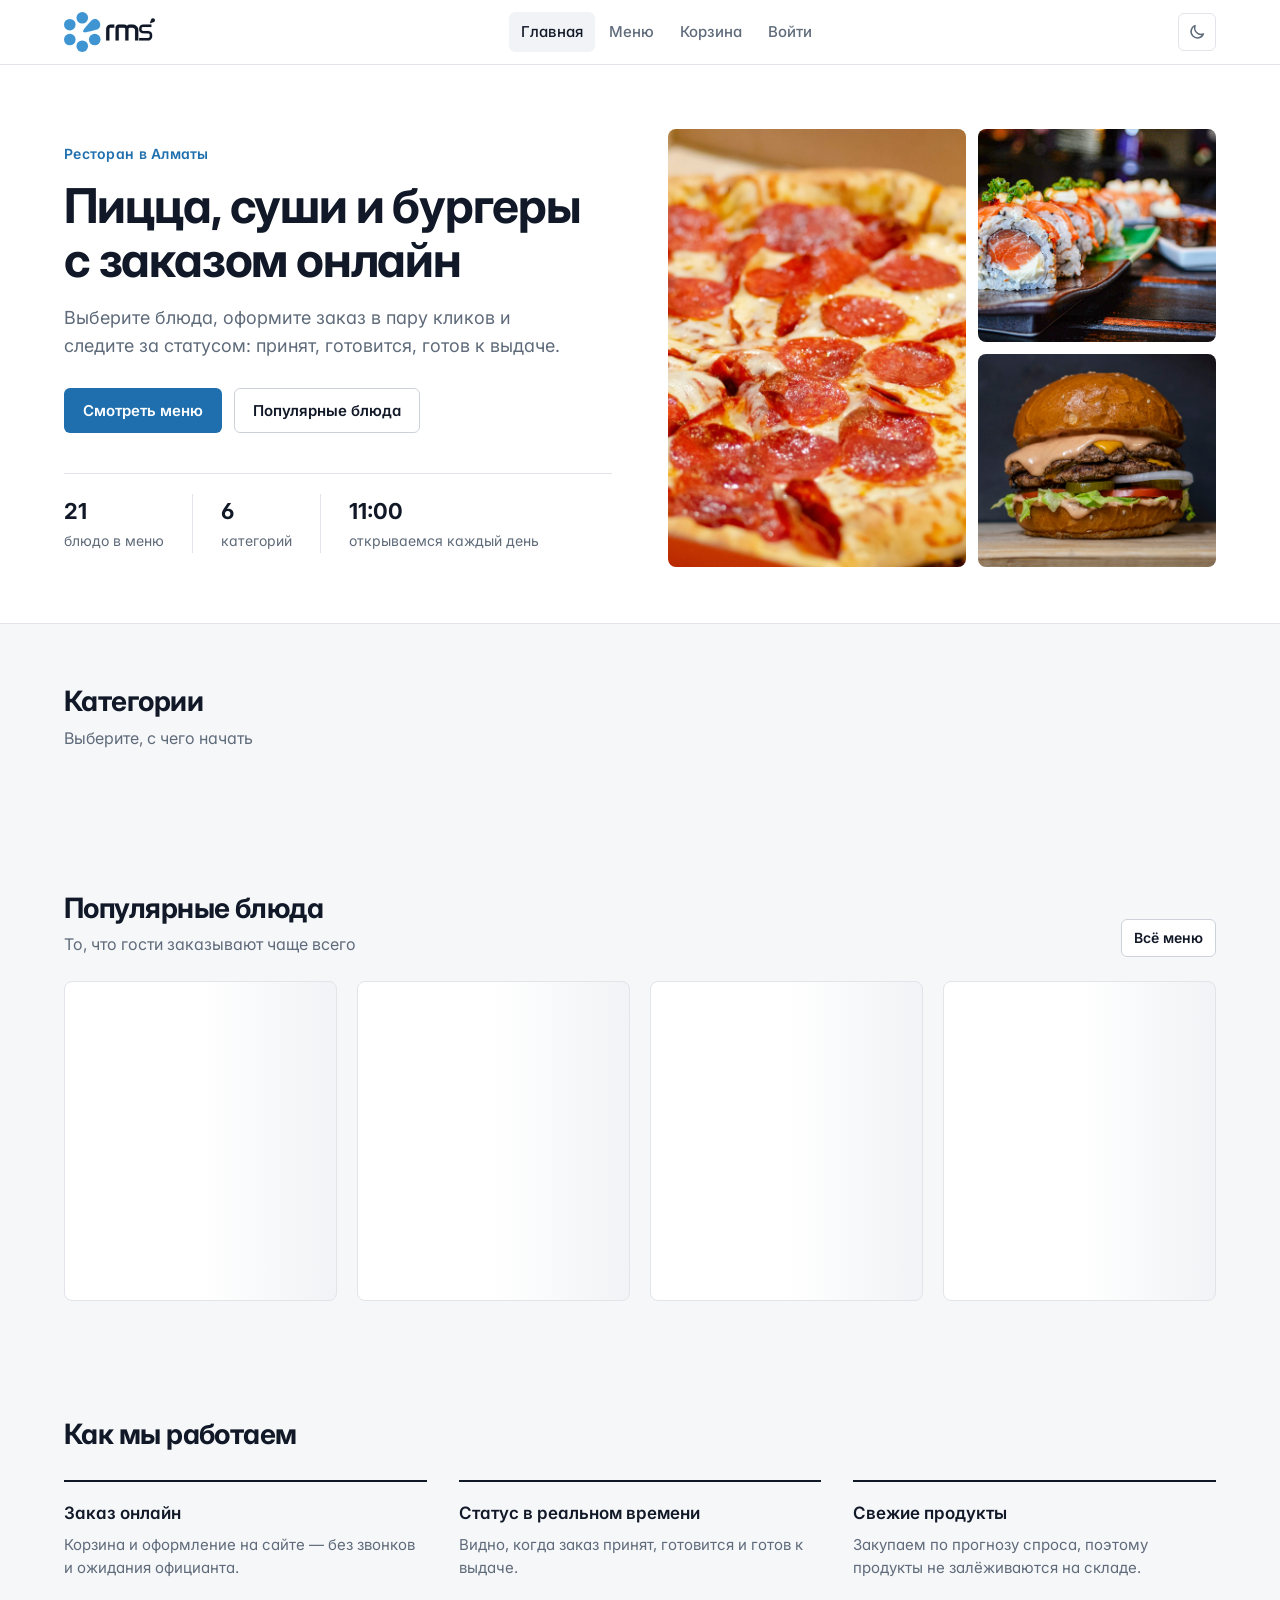
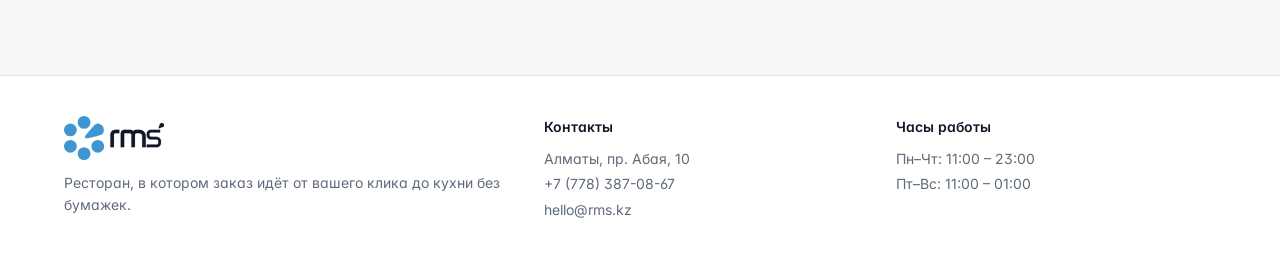
==== commit 7cb0f94e: "Add promo codes and the restaurant phone number - Migration 005: promo_codes table (percent or fixed" ====
--- a/frontend/index.html
+++ b/frontend/index.html
@@ -8,7 +8,7 @@
   <link rel="preconnect" href="https://fonts.googleapis.com">
   <link href="https://fonts.googleapis.com/css2?family=Inter:wght@400;500;600;700&display=swap" rel="stylesheet">
   <script>try{var t=localStorage.getItem("rm_theme");if(t==="light"||t==="dark")document.documentElement.dataset.theme=t}catch(e){}</script>
-  <link rel="stylesheet" href="css/style.css?v=20261006-corp">
+  <link rel="stylesheet" href="css/style.css?v=20261103-promo">
 </head>
 <body>
   <header id="site-header"></header>
@@ -103,7 +103,7 @@
 
   <footer id="site-footer"></footer>
 
-  <script src="js/app.js?v=20261006-corp"></script>
+  <script src="js/app.js?v=20261103-promo"></script>
   <script>
     initPage("home");
 
--- a/frontend/css/style.css
+++ b/frontend/css/style.css
@@ -299,7 +299,7 @@
 
 .category-grid {
   display: grid;
-  grid-template-columns: repeat(auto-fill, minmax(160px, 1fr));
+  grid-template-columns: repeat(auto-fill, minmax(140px, 1fr));
   gap: 16px;
 }
 .category-tile {
@@ -613,6 +613,25 @@
   padding-top: 16px;
   margin: 16px 0 20px;
 }
+
+/* Промокод в корзине */
+.summary-line.discount { color: var(--success); }
+.promo { margin: -4px 0 16px; }
+.promo-form { display: flex; gap: 8px; }
+.promo-form .input { flex: 1; min-width: 0; text-transform: uppercase; }
+.promo-form .input::placeholder { text-transform: none; }
+.promo-applied {
+  display: flex;
+  align-items: center;
+  justify-content: space-between;
+  gap: 10px;
+  padding: 8px 8px 8px 12px;
+  border-radius: var(--radius-sm);
+  background: var(--accent-soft);
+  font-size: 14px;
+}
+.promo-msg { font-size: 13px; color: var(--muted); margin-top: 8px; }
+.promo-msg.error { color: var(--danger); }
 
 /* ---------- Пустые состояния / заметки ---------- */
 
@@ -1184,6 +1203,51 @@
 
 /* Смена темы — короткое плавное перетекание цветов */
 .theme-fade, .theme-fade * { transition: background-color 0.25s, color 0.25s, border-color 0.25s, fill 0.25s !important; }
+
+/* ---------- Пасхалка «six seven» (заказ ровно на 67 ₸) ---------- */
+
+.six-seven {
+  position: fixed;
+  inset: 0;
+  z-index: 200;
+  display: grid;
+  place-items: center;
+  padding: 24px;
+  background: rgba(10, 12, 16, 0.9);
+  color: #ffffff;
+  text-align: center;
+  cursor: pointer;
+  animation: ss-in 0.25s ease both;
+}
+.six-seven.out { animation: ss-out 0.3s ease forwards; }
+.ss-stage { display: flex; flex-direction: column; align-items: center; gap: 12px; }
+.ss-nums {
+  display: flex;
+  gap: clamp(32px, 8vw, 120px);
+  font-size: clamp(120px, 26vw, 320px);
+  font-weight: 800;
+  line-height: 1;
+}
+.ss-num { display: flex; flex-direction: column; align-items: center; animation: ss-weigh 0.55s ease-in-out infinite alternate; }
+.ss-num:first-child { color: #5dade2; }
+.ss-num:last-child { animation-direction: alternate-reverse; }
+.ss-num .hand { font-size: 0.3em; margin-top: -0.1em; display: inline-block; }
+.ss-num:first-child .hand { transform: scaleX(-1); } /* две ладони смотрят друг на друга */
+.ss-title {
+  font-size: clamp(28px, 6vw, 64px);
+  font-weight: 800;
+  letter-spacing: 0.18em;
+  text-transform: uppercase;
+  animation: ss-pulse 0.55s ease-in-out infinite alternate;
+}
+.ss-note { color: #b8c0cc; font-size: 15px; }
+@keyframes ss-weigh {
+  from { transform: translateY(-10%) rotate(-5deg); }
+  to { transform: translateY(10%) rotate(5deg); }
+}
+@keyframes ss-pulse { from { transform: scale(1); } to { transform: scale(1.08); } }
+@keyframes ss-in { from { opacity: 0; } to { opacity: 1; } }
+@keyframes ss-out { to { opacity: 0; } }
 
 /* ---------- Анимации ---------- */
 
